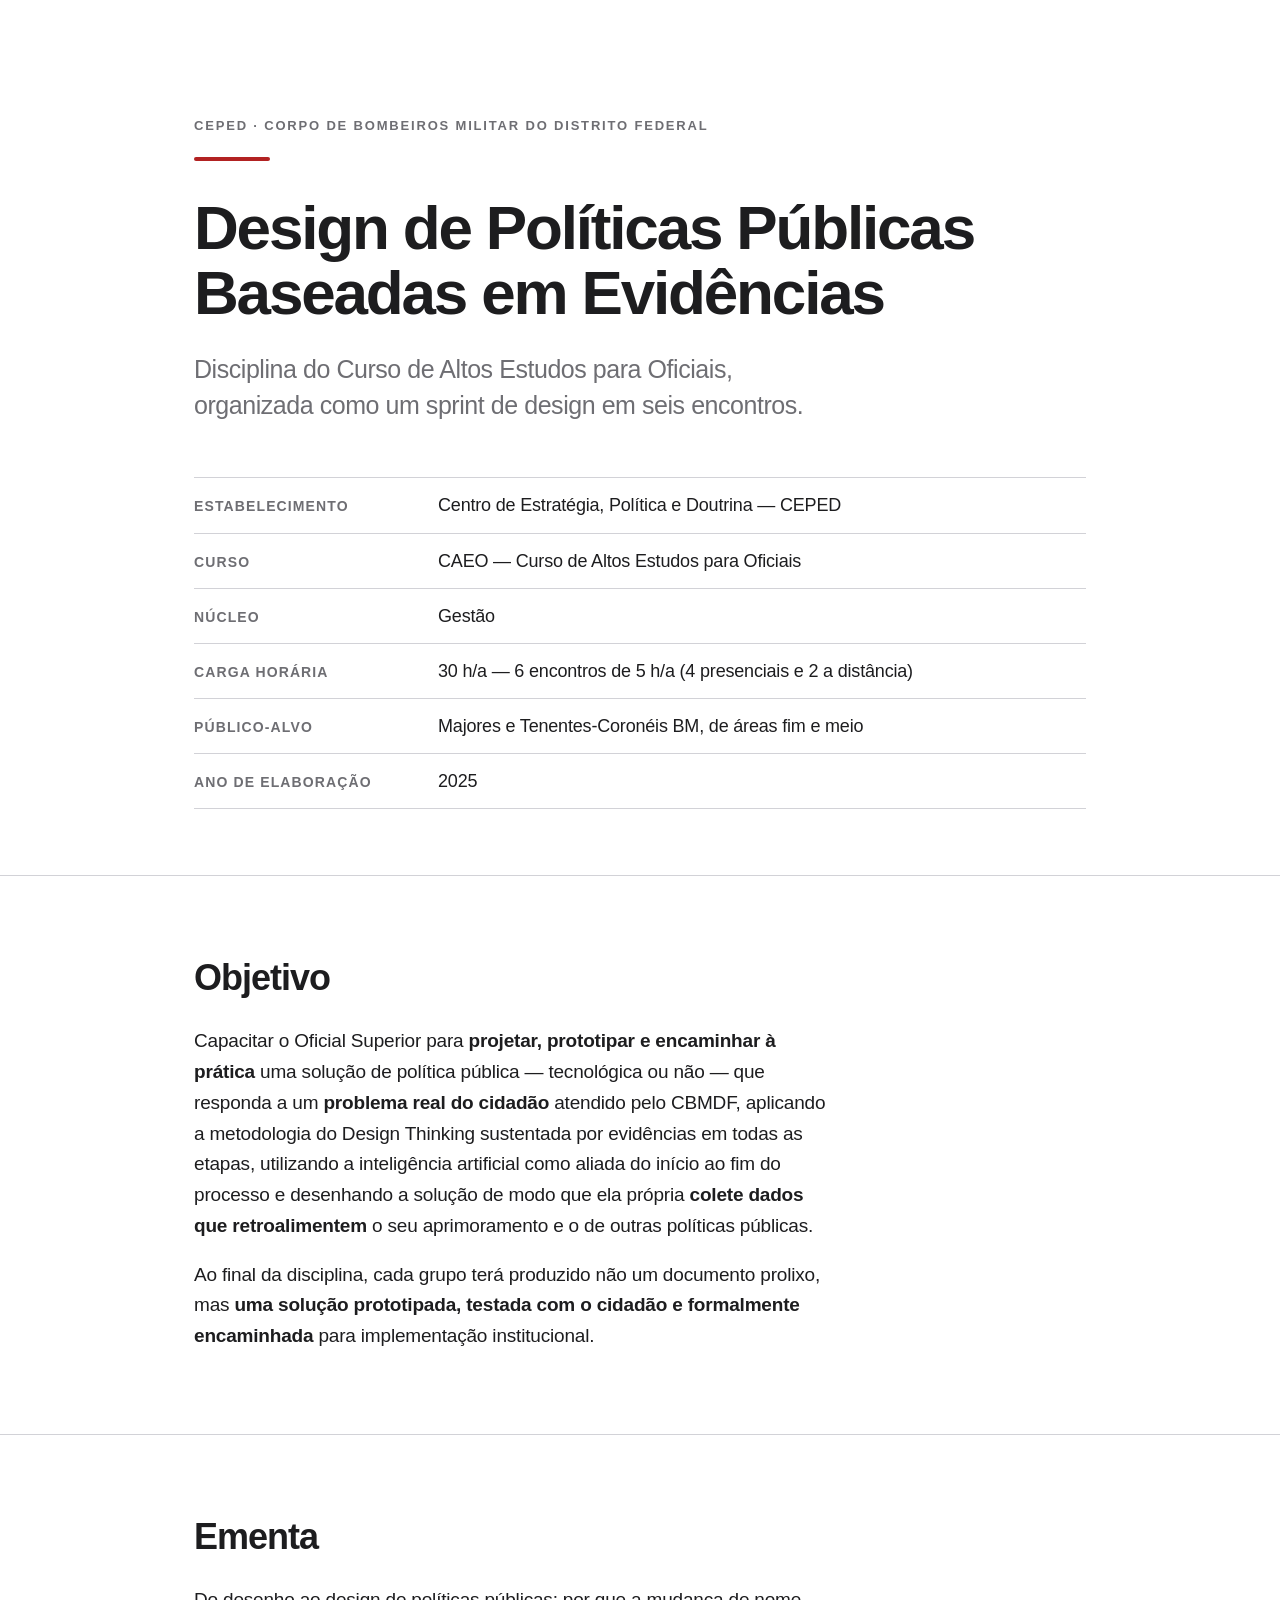
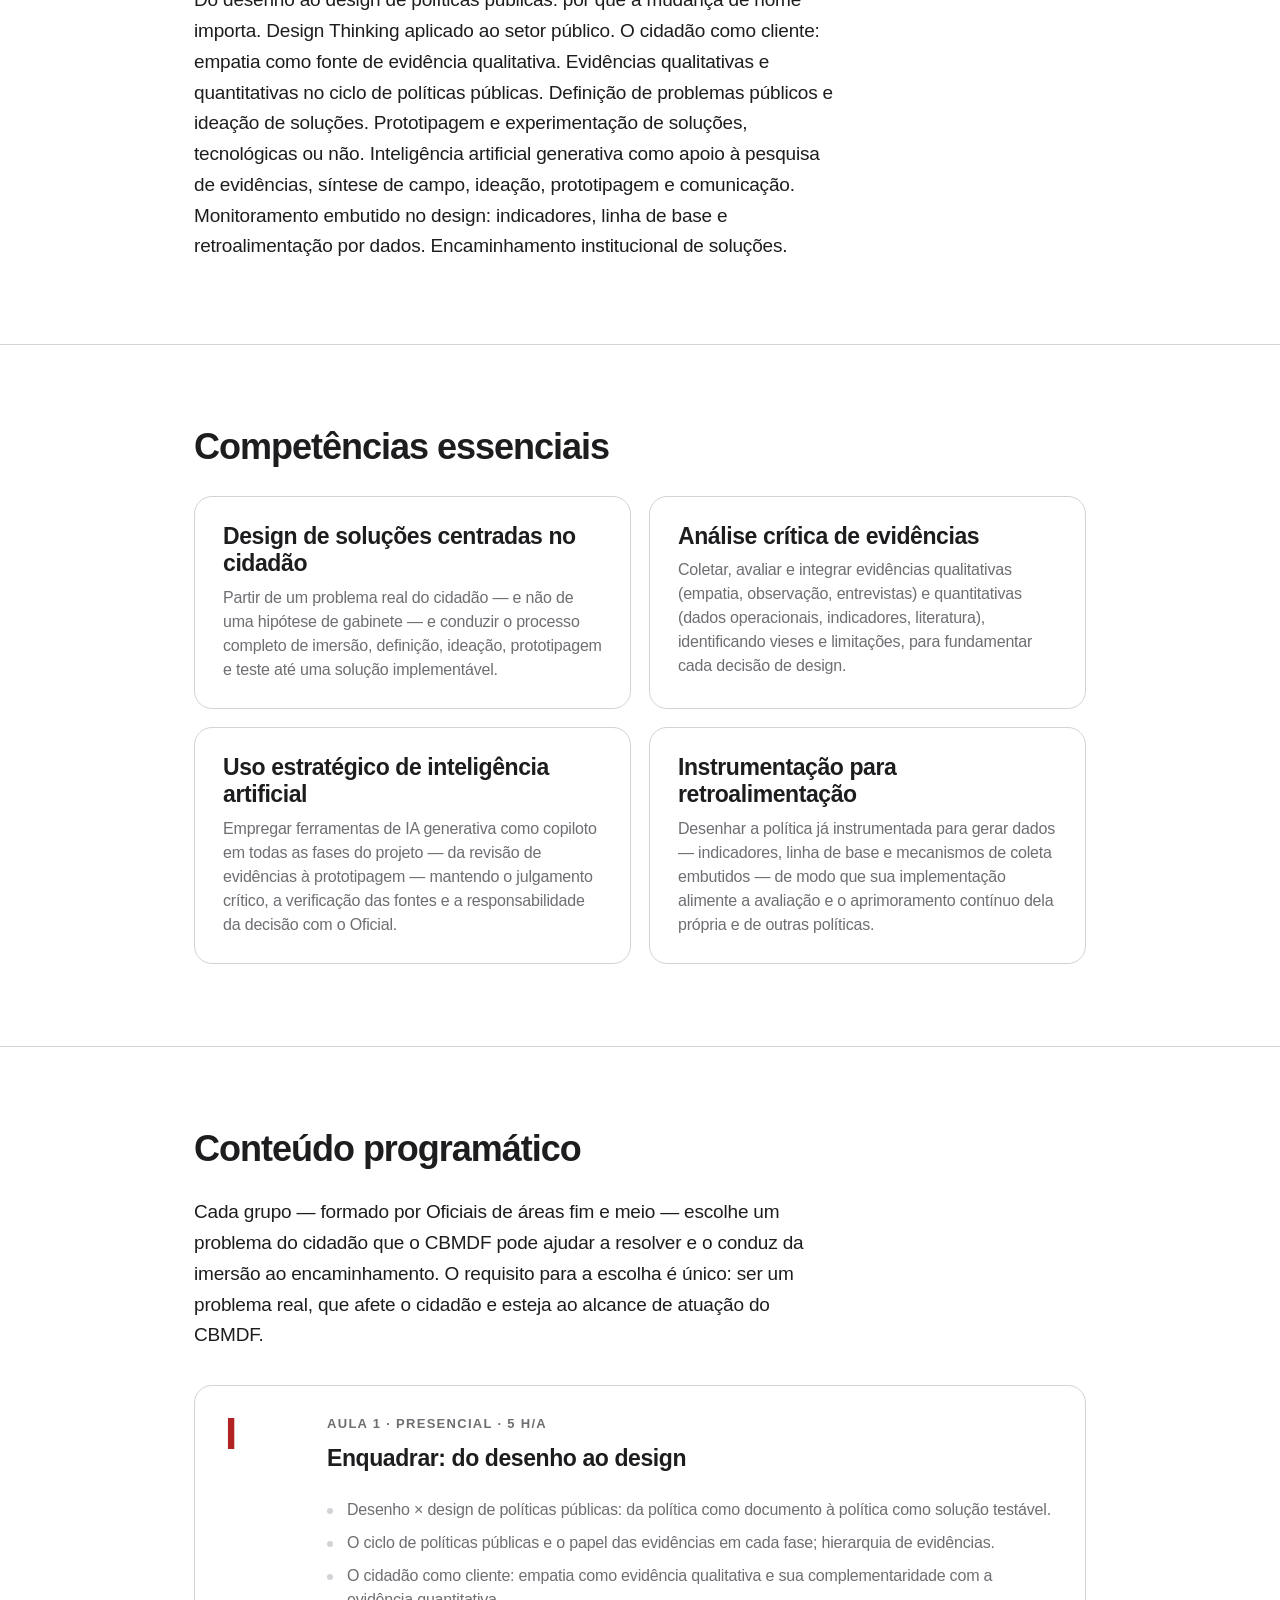
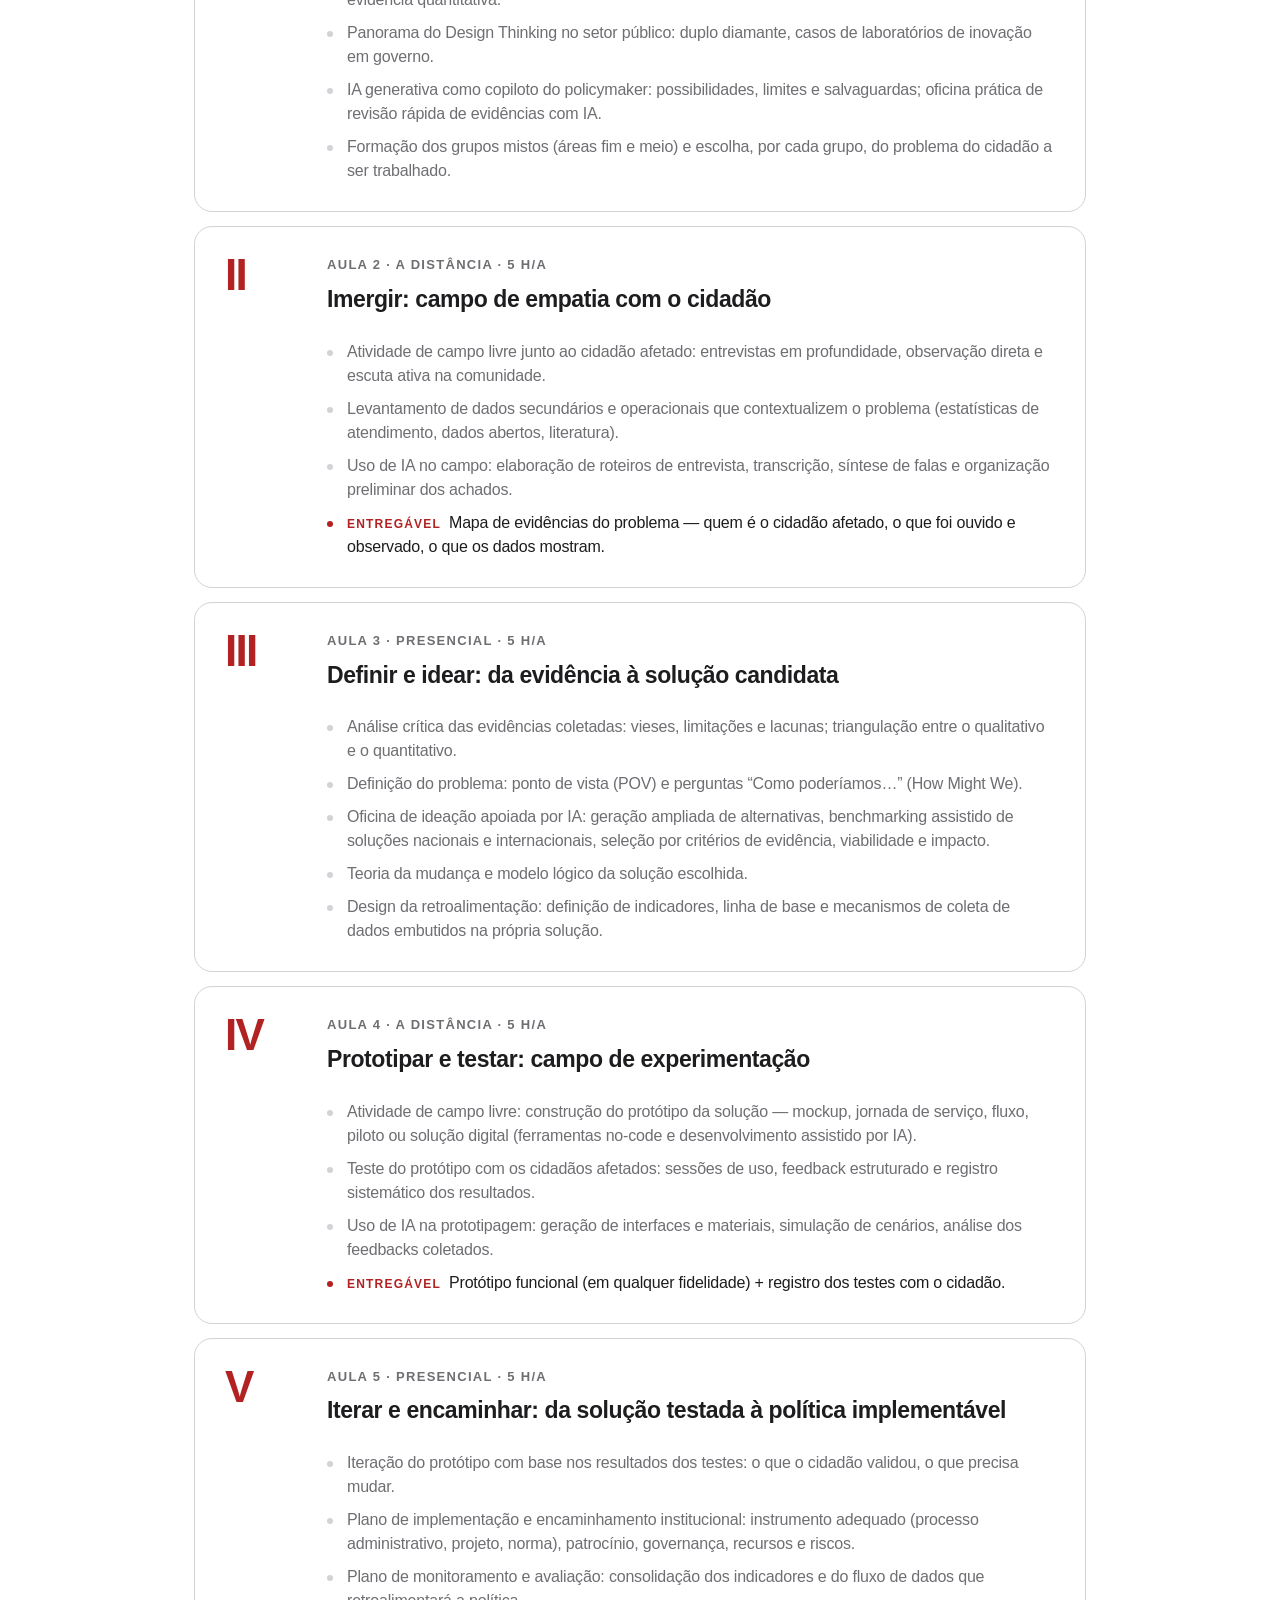
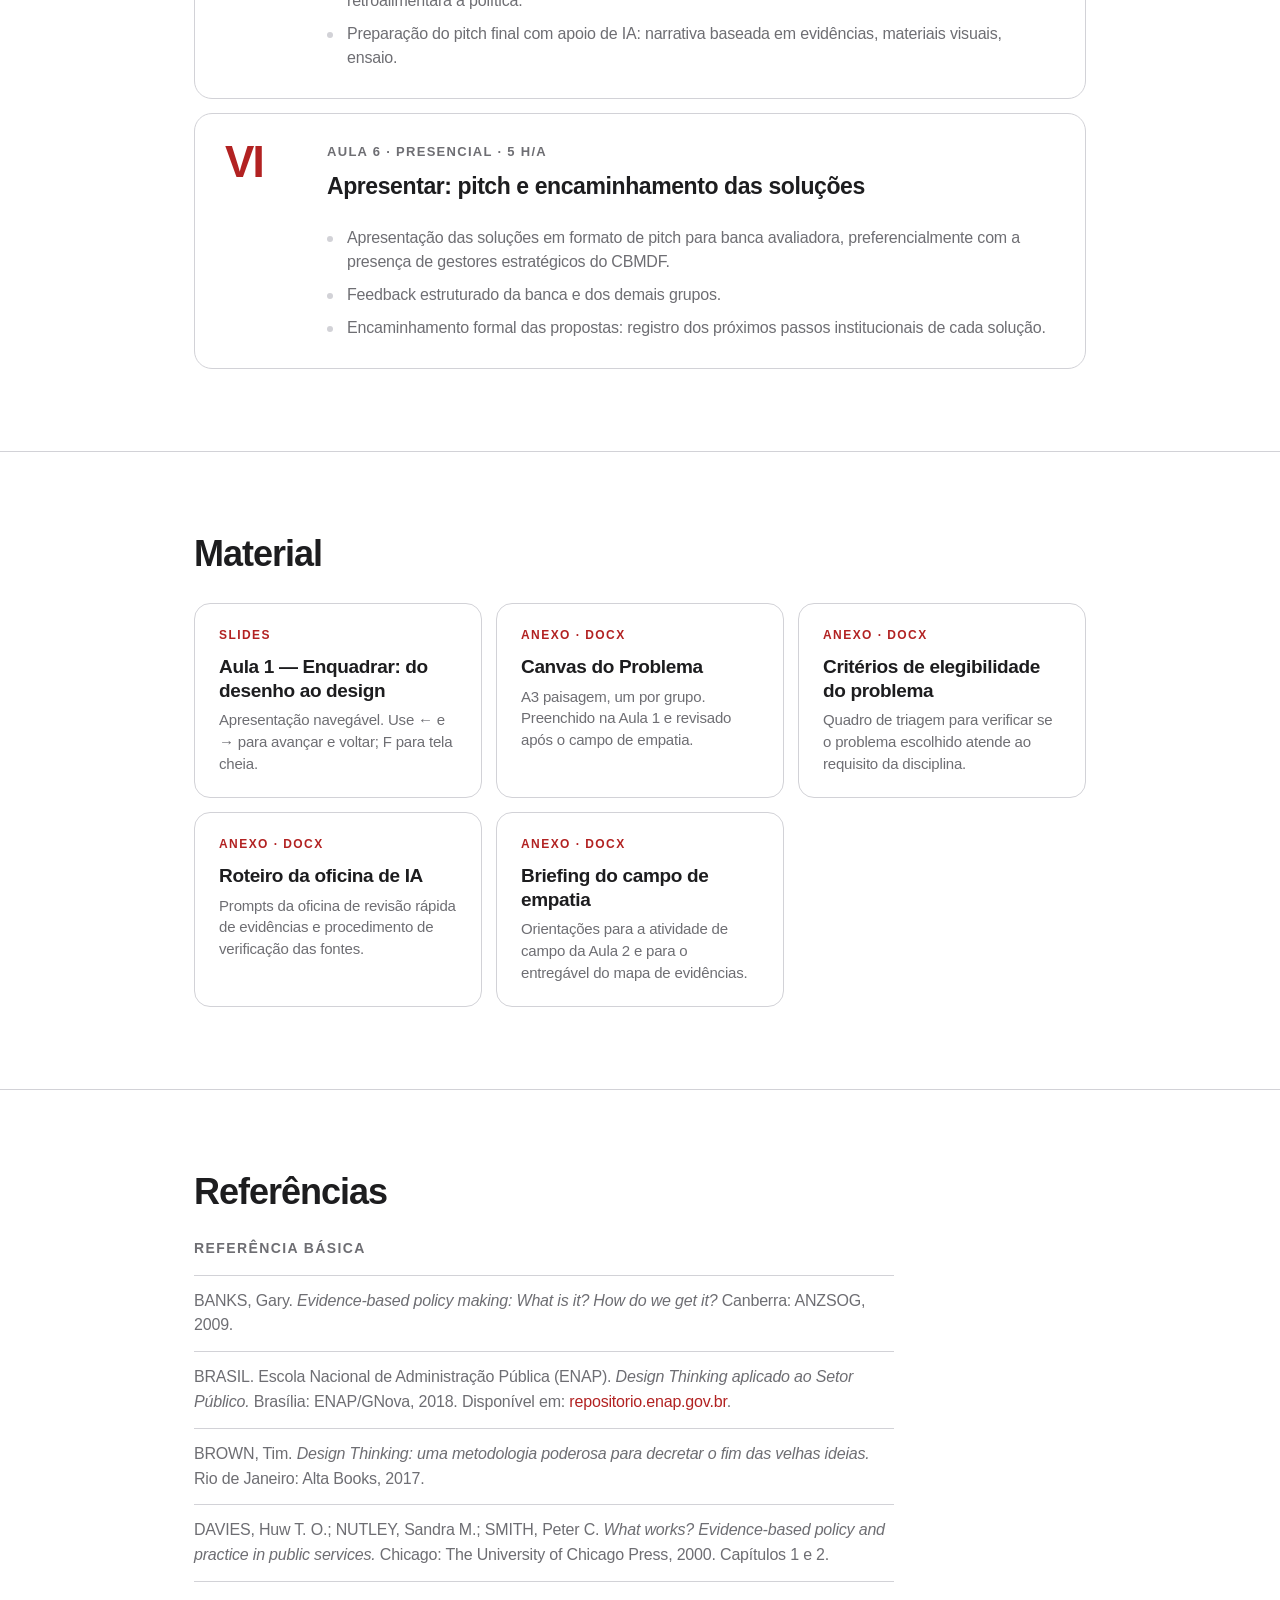
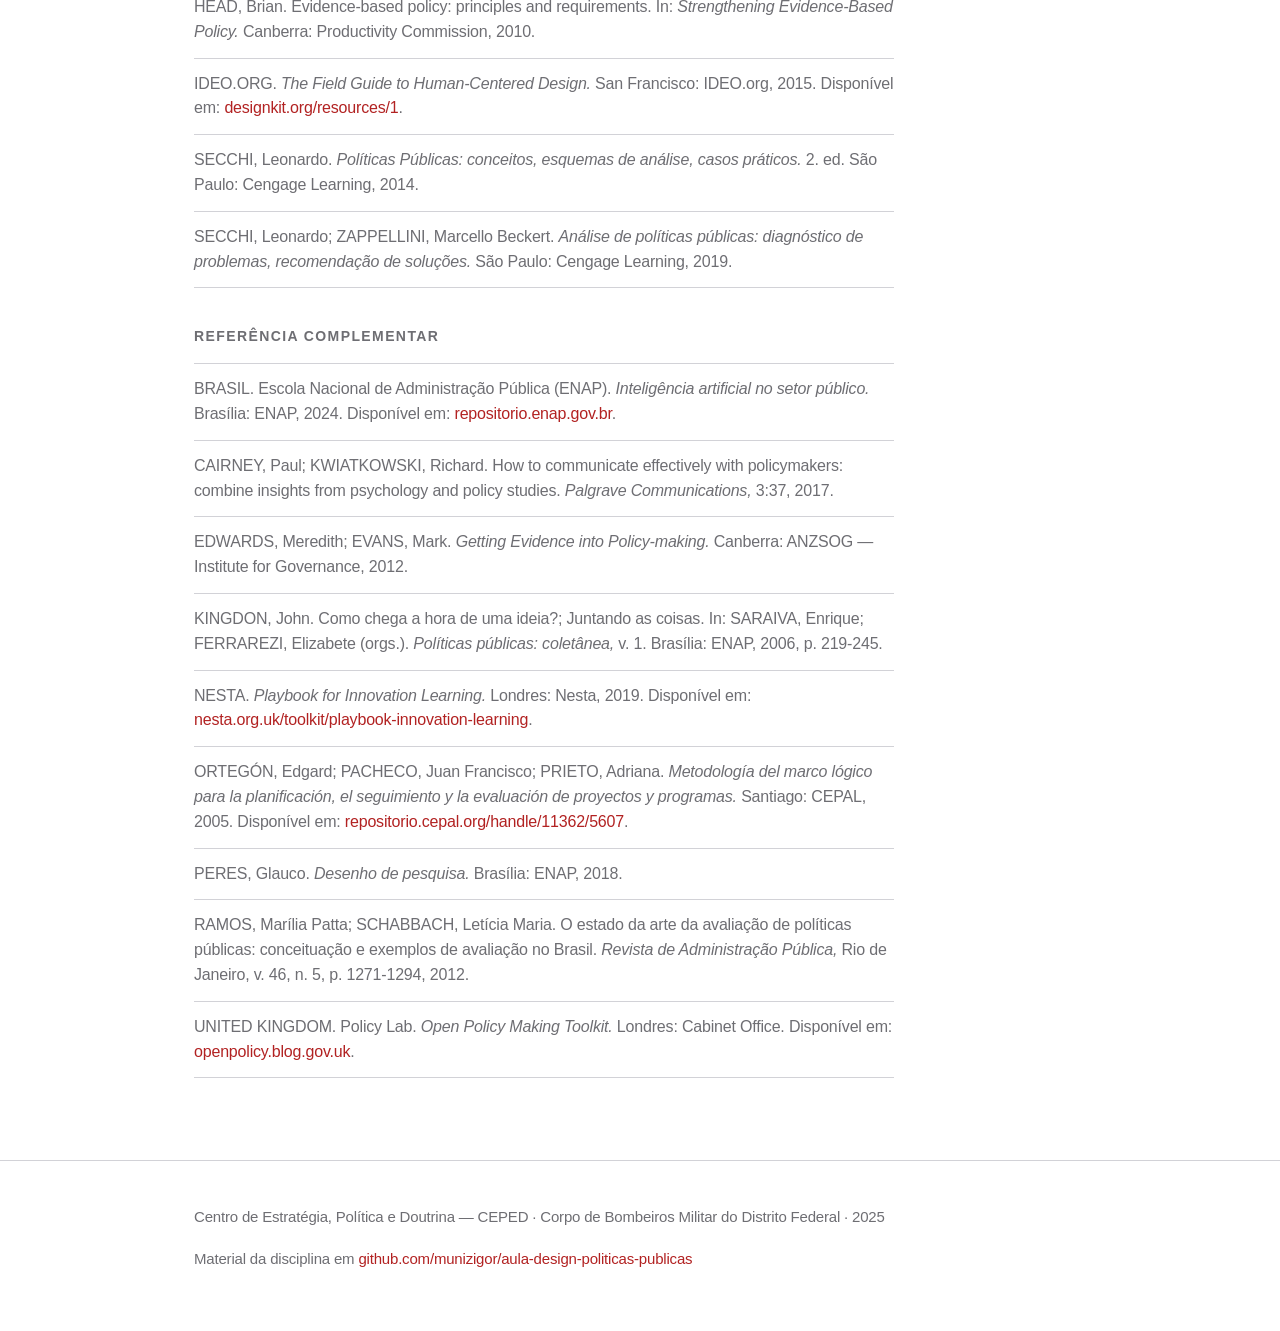
==== docs/index.html @ 9a07e2e9 "Add detailed lesson plan for "Design de Políticas Públicas Baseadas em Evidências" course" ====
<!doctype html>
<html lang="pt-BR">
<head>
<meta charset="UTF-8">
<meta name="viewport" content="width=device-width, initial-scale=1.0">
<title>Design de Políticas Públicas Baseadas em Evidências · CAEO · CEPED/CBMDF</title>
<meta name="description" content="Disciplina Design de Políticas Públicas Baseadas em Evidências — CAEO, Centro de Estratégia, Política e Doutrina (CEPED/CBMDF). Plano de ensino, conteúdo programático e material de apoio.">
<style>
  /* =========================================================
     Design de Políticas Públicas Baseadas em Evidências
     Página da disciplina. Autocontida: sem build, sem rede.
     Linguagem visual herdada do deck da disciplina.
     ========================================================= */

  :root {
    --accent: #b22222;        /* vermelho bombeiro — usado com parcimônia */
    --gold:   #c99700;
    --bg:     #ffffff;
    --ink:    #1d1d1f;
    --mute:   #6e6e73;
    --hair:   #d2d2d7;
    --chip:   #f5f5f7;
    --font: -apple-system, BlinkMacSystemFont, "SF Pro Display", "SF Pro Text",
            "Segoe UI Variable Display", "Segoe UI", Inter, Roboto,
            "Helvetica Neue", Arial, sans-serif;
  }

  /* Em fundo escuro o #b22222 fica ilegível.
     A mesma família de cor, clareada até passar no contraste. */
  @media (prefers-color-scheme: dark) {
    :root {
      --accent: #e2564d;
      --bg:     #000000;
      --ink:    #f5f5f7;
      --mute:   #98989d;
      --hair:   #333336;
      --chip:   #1c1c1e;
    }
  }

  * { box-sizing: border-box; }

  html { -webkit-text-size-adjust: 100%; scroll-behavior: smooth; }

  body {
    margin: 0;
    background: var(--bg);
    color: var(--ink);
    font-family: var(--font);
    font-size: 17px;
    line-height: 1.6;
    letter-spacing: -.011em;
    -webkit-font-smoothing: antialiased;
    -moz-osx-font-smoothing: grayscale;
    text-rendering: optimizeLegibility;
  }

  ::selection { background: var(--accent); color: #fff; }

  a { color: inherit; }

  /* ---------- estrutura ---------- */

  .wrap {
    max-width: 940px;
    margin: 0 auto;
    padding: 0 24px;
  }

  section {
    padding: clamp(44px, 7vw, 82px) 0;
    border-top: 1px solid var(--hair);
  }

  /* ---------- tipografia ---------- */

  .eyebrow {
    font-size: 13px;
    font-weight: 650;
    letter-spacing: .14em;
    text-transform: uppercase;
    color: var(--mute);
    margin: 0 0 20px;
  }

  .rule {
    width: 76px;
    height: 4px;
    background: var(--accent);
    border-radius: 2px;
    border: 0;
    margin: 0 0 32px;
  }

  h1 {
    font-size: clamp(34px, 7vw, 62px);
    line-height: 1.05;
    font-weight: 700;
    letter-spacing: -.035em;
    margin: 0;
    text-wrap: balance;
  }

  h2 {
    font-size: clamp(25px, 3.6vw, 36px);
    line-height: 1.12;
    font-weight: 700;
    letter-spacing: -.028em;
    margin: 0 0 28px;
    text-wrap: balance;
  }

  h3 {
    font-size: clamp(19px, 2.2vw, 23px);
    line-height: 1.2;
    font-weight: 620;
    letter-spacing: -.018em;
    margin: 0 0 8px;
  }

  p { margin: 0 0 18px; }
  p:last-child { margin-bottom: 0; }

  .lead {
    font-size: clamp(19px, 2.6vw, 25px);
    line-height: 1.45;
    color: var(--mute);
    letter-spacing: -.018em;
    max-width: 46ch;
    margin: 26px 0 0;
    text-wrap: pretty;
  }

  .prose { max-width: 68ch; }
  .prose p { font-size: clamp(17px, 1.9vw, 19px); line-height: 1.62; }

  strong { font-weight: 650; }

  /* ---------- capa ---------- */

  header.cover {
    padding: clamp(56px, 11vw, 116px) 0 clamp(40px, 6vw, 66px);
  }

  .cover .rule { margin-bottom: 34px; }

  /* ---------- pares chave/valor ---------- */

  .rows { margin-top: clamp(36px, 5vw, 54px); }

  .row {
    display: flex;
    flex-wrap: wrap;
    align-items: baseline;
    gap: 4px 24px;
    padding: 14px 0;
    border-bottom: 1px solid var(--hair);
  }
  .row:first-child { border-top: 1px solid var(--hair); }

  .row__key {
    flex: 0 0 220px;
    font-size: 14px;
    font-weight: 650;
    letter-spacing: .08em;
    text-transform: uppercase;
    color: var(--mute);
  }

  .row__val {
    flex: 1 1 260px;
    font-size: clamp(16px, 1.9vw, 18px);
    line-height: 1.45;
  }

  /* ---------- cartões ---------- */

  /* minmax largo o bastante para render 2 colunas na medida máxima:
     quatro competências em 2×2, sem cartão órfão na última linha. */
  .cards {
    display: grid;
    gap: 18px;
    grid-template-columns: repeat(auto-fit, minmax(min(340px, 100%), 1fr));
  }

  .card {
    border: 1px solid var(--hair);
    border-radius: 18px;
    padding: 26px 28px;
    background: var(--bg);
  }

  .card p {
    font-size: 16px;
    line-height: 1.5;
    color: var(--mute);
  }

  /* ---------- unidades ---------- */

  .units {
    display: flex;
    flex-direction: column;
    gap: 14px;
  }

  .unit {
    border: 1px solid var(--hair);
    border-radius: 18px;
    padding: 28px 30px;
    display: grid;
    grid-template-columns: 76px 1fr;
    gap: 4px 26px;
    align-items: start;
  }

  .unit__n {
    grid-row: span 2;
    font-size: 44px;
    line-height: .9;
    font-weight: 700;
    letter-spacing: -.04em;
    color: var(--accent);
    font-variant-numeric: tabular-nums;
  }

  .unit__meta {
    font-size: 13px;
    font-weight: 650;
    letter-spacing: .1em;
    text-transform: uppercase;
    color: var(--mute);
    margin: 0 0 10px;
  }

  .unit__list {
    margin: 14px 0 0;
    padding: 0;
    list-style: none;
  }

  .unit__list li {
    position: relative;
    padding-left: 20px;
    margin-bottom: 9px;
    font-size: 16px;
    line-height: 1.5;
    color: var(--mute);
  }
  .unit__list li:last-child { margin-bottom: 0; }

  .unit__list li::before {
    content: "";
    position: absolute;
    left: 0;
    top: .62em;
    width: 6px;
    height: 6px;
    border-radius: 50%;
    background: var(--hair);
  }

  .unit__list li.is-deliverable { color: var(--ink); }
  .unit__list li.is-deliverable::before { background: var(--accent); }

  .tag {
    display: inline-block;
    font-size: 12px;
    font-weight: 650;
    letter-spacing: .1em;
    text-transform: uppercase;
    color: var(--accent);
    margin-right: 8px;
  }

  /* ---------- material ---------- */

  .files {
    display: grid;
    gap: 14px;
    grid-template-columns: repeat(auto-fit, minmax(min(280px, 100%), 1fr));
    margin: 0;
    padding: 0;
    list-style: none;
  }

  /* o <li> é o filho da grade e recebe o stretch; sem isto o <a>
     não acompanha a altura da linha e os cartões ficam desalinhados. */
  .files > li { display: flex; }

  .file {
    flex: 1;
    min-height: 44px;
    border: 1px solid var(--hair);
    border-radius: 16px;
    padding: 22px 24px;
    text-decoration: none;
    background: var(--bg);
    transition: border-color .2s ease, background .2s ease;
  }

  .file:hover,
  .file:focus-visible {
    border-color: var(--accent);
    background: var(--chip);
  }

  .file__kind {
    display: block;
    font-size: 12px;
    font-weight: 650;
    letter-spacing: .12em;
    text-transform: uppercase;
    color: var(--accent);
    margin-bottom: 10px;
  }

  .file__name {
    display: block;
    font-size: 19px;
    font-weight: 620;
    letter-spacing: -.018em;
    line-height: 1.25;
  }

  .file__note {
    display: block;
    font-size: 15px;
    line-height: 1.45;
    color: var(--mute);
    margin-top: 7px;
  }

  /* ---------- referências ---------- */

  .refs-group + .refs-group { margin-top: 40px; }

  .refs-group h3 {
    font-size: 14px;
    font-weight: 650;
    letter-spacing: .1em;
    text-transform: uppercase;
    color: var(--mute);
    margin-bottom: 18px;
  }

  .refs {
    margin: 0;
    padding: 0;
    list-style: none;
    max-width: 74ch;
  }

  .refs li {
    font-size: 16px;
    line-height: 1.55;
    color: var(--mute);
    padding: 13px 0;
    border-bottom: 1px solid var(--hair);
  }
  .refs li:first-child { border-top: 1px solid var(--hair); }

  .refs cite { font-style: italic; }
  .refs a { color: var(--accent); text-decoration: none; overflow-wrap: anywhere; }
  .refs a:hover, .refs a:focus-visible { text-decoration: underline; }

  /* ---------- rodapé ---------- */

  footer {
    border-top: 1px solid var(--hair);
    padding: 44px 0 60px;
    font-size: 15px;
    line-height: 1.6;
    color: var(--mute);
  }

  footer a { color: var(--accent); text-decoration: none; }
  footer a:hover, footer a:focus-visible { text-decoration: underline; }

  :focus-visible {
    outline: 2px solid var(--accent);
    outline-offset: 3px;
    border-radius: 4px;
  }

  /* ---------- telas estreitas ---------- */

  @media (max-width: 760px) {
    .row__key { flex-basis: 100%; }
    .unit {
      grid-template-columns: 1fr;
      padding: 24px 22px;
    }
    .unit__n { grid-row: auto; font-size: 34px; margin-bottom: 10px; }
  }

  @media print {
    body { background: #fff; color: #000; }
    .file { break-inside: avoid; }
    .unit { break-inside: avoid; }
  }
</style>
</head>
<body>

<header class="cover">
  <div class="wrap">
    <p class="eyebrow">CEPED · Corpo de Bombeiros Militar do Distrito Federal</p>
    <hr class="rule">
    <h1>Design de Políticas Públicas Baseadas em Evidências</h1>
    <p class="lead">Disciplina do Curso de Altos Estudos para Oficiais, organizada como um sprint de design em seis encontros.</p>

    <div class="rows">
      <div class="row">
        <div class="row__key">Estabelecimento</div>
        <div class="row__val">Centro de Estratégia, Política e Doutrina — CEPED</div>
      </div>
      <div class="row">
        <div class="row__key">Curso</div>
        <div class="row__val">CAEO — Curso de Altos Estudos para Oficiais</div>
      </div>
      <div class="row">
        <div class="row__key">Núcleo</div>
        <div class="row__val">Gestão</div>
      </div>
      <div class="row">
        <div class="row__key">Carga horária</div>
        <div class="row__val">30 h/a — 6 encontros de 5 h/a (4 presenciais e 2 a distância)</div>
      </div>
      <div class="row">
        <div class="row__key">Público-alvo</div>
        <div class="row__val">Majores e Tenentes-Coronéis BM, de áreas fim e meio</div>
      </div>
      <div class="row">
        <div class="row__key">Ano de elaboração</div>
        <div class="row__val">2025</div>
      </div>
    </div>
  </div>
</header>

<section id="objetivo">
  <div class="wrap">
    <h2>Objetivo</h2>
    <div class="prose">
      <p>Capacitar o Oficial Superior para <strong>projetar, prototipar e encaminhar à prática</strong> uma solução de política pública — tecnológica ou não — que responda a um <strong>problema real do cidadão</strong> atendido pelo CBMDF, aplicando a metodologia do Design Thinking sustentada por evidências em todas as etapas, utilizando a inteligência artificial como aliada do início ao fim do processo e desenhando a solução de modo que ela própria <strong>colete dados que retroalimentem</strong> o seu aprimoramento e o de outras políticas públicas.</p>
      <p>Ao final da disciplina, cada grupo terá produzido não um documento prolixo, mas <strong>uma solução prototipada, testada com o cidadão e formalmente encaminhada</strong> para implementação institucional.</p>
    </div>
  </div>
</section>

<section id="ementa">
  <div class="wrap">
    <h2>Ementa</h2>
    <div class="prose">
      <p>Do desenho ao design de políticas públicas: por que a mudança de nome importa. Design Thinking aplicado ao setor público. O cidadão como cliente: empatia como fonte de evidência qualitativa. Evidências qualitativas e quantitativas no ciclo de políticas públicas. Definição de problemas públicos e ideação de soluções. Prototipagem e experimentação de soluções, tecnológicas ou não. Inteligência artificial generativa como apoio à pesquisa de evidências, síntese de campo, ideação, prototipagem e comunicação. Monitoramento embutido no design: indicadores, linha de base e retroalimentação por dados. Encaminhamento institucional de soluções.</p>
    </div>
  </div>
</section>

<section id="competencias">
  <div class="wrap">
    <h2>Competências essenciais</h2>
    <div class="cards">
      <article class="card">
        <h3>Design de soluções centradas no cidadão</h3>
        <p>Partir de um problema real do cidadão — e não de uma hipótese de gabinete — e conduzir o processo completo de imersão, definição, ideação, prototipagem e teste até uma solução implementável.</p>
      </article>
      <article class="card">
        <h3>Análise crítica de evidências</h3>
        <p>Coletar, avaliar e integrar evidências qualitativas (empatia, observação, entrevistas) e quantitativas (dados operacionais, indicadores, literatura), identificando vieses e limitações, para fundamentar cada decisão de design.</p>
      </article>
      <article class="card">
        <h3>Uso estratégico de inteligência artificial</h3>
        <p>Empregar ferramentas de IA generativa como copiloto em todas as fases do projeto — da revisão de evidências à prototipagem — mantendo o julgamento crítico, a verificação das fontes e a responsabilidade da decisão com o Oficial.</p>
      </article>
      <article class="card">
        <h3>Instrumentação para retroalimentação</h3>
        <p>Desenhar a política já instrumentada para gerar dados — indicadores, linha de base e mecanismos de coleta embutidos — de modo que sua implementação alimente a avaliação e o aprimoramento contínuo dela própria e de outras políticas.</p>
      </article>
    </div>
  </div>
</section>

<section id="conteudo">
  <div class="wrap">
    <h2>Conteúdo programático</h2>
    <div class="prose" style="margin-bottom: 34px;">
      <p>Cada grupo — formado por Oficiais de áreas fim e meio — escolhe um problema do cidadão que o CBMDF pode ajudar a resolver e o conduz da imersão ao encaminhamento. O requisito para a escolha é único: ser um problema real, que afete o cidadão e esteja ao alcance de atuação do CBMDF.</p>
    </div>

    <div class="units">

      <article class="unit">
        <div class="unit__n">I</div>
        <div>
          <p class="unit__meta">Aula 1 · Presencial · 5 h/a</p>
          <h3>Enquadrar: do desenho ao design</h3>
        </div>
        <ul class="unit__list">
          <li>Desenho × design de políticas públicas: da política como documento à política como solução testável.</li>
          <li>O ciclo de políticas públicas e o papel das evidências em cada fase; hierarquia de evidências.</li>
          <li>O cidadão como cliente: empatia como evidência qualitativa e sua complementaridade com a evidência quantitativa.</li>
          <li>Panorama do Design Thinking no setor público: duplo diamante, casos de laboratórios de inovação em governo.</li>
          <li>IA generativa como copiloto do policymaker: possibilidades, limites e salvaguardas; oficina prática de revisão rápida de evidências com IA.</li>
          <li>Formação dos grupos mistos (áreas fim e meio) e escolha, por cada grupo, do problema do cidadão a ser trabalhado.</li>
        </ul>
      </article>

      <article class="unit">
        <div class="unit__n">II</div>
        <div>
          <p class="unit__meta">Aula 2 · A distância · 5 h/a</p>
          <h3>Imergir: campo de empatia com o cidadão</h3>
        </div>
        <ul class="unit__list">
          <li>Atividade de campo livre junto ao cidadão afetado: entrevistas em profundidade, observação direta e escuta ativa na comunidade.</li>
          <li>Levantamento de dados secundários e operacionais que contextualizem o problema (estatísticas de atendimento, dados abertos, literatura).</li>
          <li>Uso de IA no campo: elaboração de roteiros de entrevista, transcrição, síntese de falas e organização preliminar dos achados.</li>
          <li class="is-deliverable"><span class="tag">Entregável</span>Mapa de evidências do problema — quem é o cidadão afetado, o que foi ouvido e observado, o que os dados mostram.</li>
        </ul>
      </article>

      <article class="unit">
        <div class="unit__n">III</div>
        <div>
          <p class="unit__meta">Aula 3 · Presencial · 5 h/a</p>
          <h3>Definir e idear: da evidência à solução candidata</h3>
        </div>
        <ul class="unit__list">
          <li>Análise crítica das evidências coletadas: vieses, limitações e lacunas; triangulação entre o qualitativo e o quantitativo.</li>
          <li>Definição do problema: ponto de vista (POV) e perguntas “Como poderíamos…” (How Might We).</li>
          <li>Oficina de ideação apoiada por IA: geração ampliada de alternativas, benchmarking assistido de soluções nacionais e internacionais, seleção por critérios de evidência, viabilidade e impacto.</li>
          <li>Teoria da mudança e modelo lógico da solução escolhida.</li>
          <li>Design da retroalimentação: definição de indicadores, linha de base e mecanismos de coleta de dados embutidos na própria solução.</li>
        </ul>
      </article>

      <article class="unit">
        <div class="unit__n">IV</div>
        <div>
          <p class="unit__meta">Aula 4 · A distância · 5 h/a</p>
          <h3>Prototipar e testar: campo de experimentação</h3>
        </div>
        <ul class="unit__list">
          <li>Atividade de campo livre: construção do protótipo da solução — mockup, jornada de serviço, fluxo, piloto ou solução digital (ferramentas no-code e desenvolvimento assistido por IA).</li>
          <li>Teste do protótipo com os cidadãos afetados: sessões de uso, feedback estruturado e registro sistemático dos resultados.</li>
          <li>Uso de IA na prototipagem: geração de interfaces e materiais, simulação de cenários, análise dos feedbacks coletados.</li>
          <li class="is-deliverable"><span class="tag">Entregável</span>Protótipo funcional (em qualquer fidelidade) + registro dos testes com o cidadão.</li>
        </ul>
      </article>

      <article class="unit">
        <div class="unit__n">V</div>
        <div>
          <p class="unit__meta">Aula 5 · Presencial · 5 h/a</p>
          <h3>Iterar e encaminhar: da solução testada à política implementável</h3>
        </div>
        <ul class="unit__list">
          <li>Iteração do protótipo com base nos resultados dos testes: o que o cidadão validou, o que precisa mudar.</li>
          <li>Plano de implementação e encaminhamento institucional: instrumento adequado (processo administrativo, projeto, norma), patrocínio, governança, recursos e riscos.</li>
          <li>Plano de monitoramento e avaliação: consolidação dos indicadores e do fluxo de dados que retroalimentará a política.</li>
          <li>Preparação do pitch final com apoio de IA: narrativa baseada em evidências, materiais visuais, ensaio.</li>
        </ul>
      </article>

      <article class="unit">
        <div class="unit__n">VI</div>
        <div>
          <p class="unit__meta">Aula 6 · Presencial · 5 h/a</p>
          <h3>Apresentar: pitch e encaminhamento das soluções</h3>
        </div>
        <ul class="unit__list">
          <li>Apresentação das soluções em formato de pitch para banca avaliadora, preferencialmente com a presença de gestores estratégicos do CBMDF.</li>
          <li>Feedback estruturado da banca e dos demais grupos.</li>
          <li>Encaminhamento formal das propostas: registro dos próximos passos institucionais de cada solução.</li>
        </ul>
      </article>

    </div>
  </div>
</section>

<section id="material">
  <div class="wrap">
    <h2>Material</h2>
    <ul class="files">
      <li>
        <a class="file" href="aula-01/">
          <span class="file__kind">Slides</span>
          <span class="file__name">Aula 1 — Enquadrar: do desenho ao design</span>
          <span class="file__note">Apresentação navegável. Use ← e → para avançar e voltar; F para tela cheia.</span>
        </a>
      </li>
      <li>
        <a class="file" href="anexos/canvas-do-problema.docx">
          <span class="file__kind">Anexo · DOCX</span>
          <span class="file__name">Canvas do Problema</span>
          <span class="file__note">A3 paisagem, um por grupo. Preenchido na Aula 1 e revisado após o campo de empatia.</span>
        </a>
      </li>
      <li>
        <a class="file" href="anexos/criterios-do-problema.docx">
          <span class="file__kind">Anexo · DOCX</span>
          <span class="file__name">Critérios de elegibilidade do problema</span>
          <span class="file__note">Quadro de triagem para verificar se o problema escolhido atende ao requisito da disciplina.</span>
        </a>
      </li>
      <li>
        <a class="file" href="anexos/oficina-ia-roteiro.docx">
          <span class="file__kind">Anexo · DOCX</span>
          <span class="file__name">Roteiro da oficina de IA</span>
          <span class="file__note">Prompts da oficina de revisão rápida de evidências e procedimento de verificação das fontes.</span>
        </a>
      </li>
      <li>
        <a class="file" href="anexos/briefing-campo-aula-2.docx">
          <span class="file__kind">Anexo · DOCX</span>
          <span class="file__name">Briefing do campo de empatia</span>
          <span class="file__note">Orientações para a atividade de campo da Aula 2 e para o entregável do mapa de evidências.</span>
        </a>
      </li>
    </ul>
  </div>
</section>

<section id="referencias">
  <div class="wrap">
    <h2>Referências</h2>

    <div class="refs-group">
      <h3>Referência básica</h3>
      <ul class="refs">
        <li>BANKS, Gary. <cite>Evidence-based policy making: What is it? How do we get it?</cite> Canberra: ANZSOG, 2009.</li>
        <li>BRASIL. Escola Nacional de Administração Pública (ENAP). <cite>Design Thinking aplicado ao Setor Público.</cite> Brasília: ENAP/GNova, 2018. Disponível em: <a href="https://repositorio.enap.gov.br/" rel="noopener">repositorio.enap.gov.br</a>.</li>
        <li>BROWN, Tim. <cite>Design Thinking: uma metodologia poderosa para decretar o fim das velhas ideias.</cite> Rio de Janeiro: Alta Books, 2017.</li>
        <li>DAVIES, Huw T. O.; NUTLEY, Sandra M.; SMITH, Peter C. <cite>What works? Evidence-based policy and practice in public services.</cite> Chicago: The University of Chicago Press, 2000. Capítulos 1 e 2.</li>
        <li>HEAD, Brian. Evidence-based policy: principles and requirements. In: <cite>Strengthening Evidence-Based Policy.</cite> Canberra: Productivity Commission, 2010.</li>
        <li>IDEO.ORG. <cite>The Field Guide to Human-Centered Design.</cite> San Francisco: IDEO.org, 2015. Disponível em: <a href="https://www.designkit.org/resources/1" rel="noopener">designkit.org/resources/1</a>.</li>
        <li>SECCHI, Leonardo. <cite>Políticas Públicas: conceitos, esquemas de análise, casos práticos.</cite> 2. ed. São Paulo: Cengage Learning, 2014.</li>
        <li>SECCHI, Leonardo; ZAPPELLINI, Marcello Beckert. <cite>Análise de políticas públicas: diagnóstico de problemas, recomendação de soluções.</cite> São Paulo: Cengage Learning, 2019.</li>
      </ul>
    </div>

    <div class="refs-group">
      <h3>Referência complementar</h3>
      <ul class="refs">
        <li>BRASIL. Escola Nacional de Administração Pública (ENAP). <cite>Inteligência artificial no setor público.</cite> Brasília: ENAP, 2024. Disponível em: <a href="https://repositorio.enap.gov.br/" rel="noopener">repositorio.enap.gov.br</a>.</li>
        <li>CAIRNEY, Paul; KWIATKOWSKI, Richard. How to communicate effectively with policymakers: combine insights from psychology and policy studies. <cite>Palgrave Communications,</cite> 3:37, 2017.</li>
        <li>EDWARDS, Meredith; EVANS, Mark. <cite>Getting Evidence into Policy-making.</cite> Canberra: ANZSOG — Institute for Governance, 2012.</li>
        <li>KINGDON, John. Como chega a hora de uma ideia?; Juntando as coisas. In: SARAIVA, Enrique; FERRAREZI, Elizabete (orgs.). <cite>Políticas públicas: coletânea,</cite> v. 1. Brasília: ENAP, 2006, p. 219-245.</li>
        <li>NESTA. <cite>Playbook for Innovation Learning.</cite> Londres: Nesta, 2019. Disponível em: <a href="https://www.nesta.org.uk/toolkit/playbook-innovation-learning/" rel="noopener">nesta.org.uk/toolkit/playbook-innovation-learning</a>.</li>
        <li>ORTEGÓN, Edgard; PACHECO, Juan Francisco; PRIETO, Adriana. <cite>Metodología del marco lógico para la planificación, el seguimiento y la evaluación de proyectos y programas.</cite> Santiago: CEPAL, 2005. Disponível em: <a href="https://repositorio.cepal.org/handle/11362/5607" rel="noopener">repositorio.cepal.org/handle/11362/5607</a>.</li>
        <li>PERES, Glauco. <cite>Desenho de pesquisa.</cite> Brasília: ENAP, 2018.</li>
        <li>RAMOS, Marília Patta; SCHABBACH, Letícia Maria. O estado da arte da avaliação de políticas públicas: conceituação e exemplos de avaliação no Brasil. <cite>Revista de Administração Pública,</cite> Rio de Janeiro, v. 46, n. 5, p. 1271-1294, 2012.</li>
        <li>UNITED KINGDOM. Policy Lab. <cite>Open Policy Making Toolkit.</cite> Londres: Cabinet Office. Disponível em: <a href="https://openpolicy.blog.gov.uk/" rel="noopener">openpolicy.blog.gov.uk</a>.</li>
      </ul>
    </div>
  </div>
</section>

<footer>
  <div class="wrap">
    <p>Centro de Estratégia, Política e Doutrina — CEPED · Corpo de Bombeiros Militar do Distrito Federal · 2025</p>
    <p>Material da disciplina em <a href="https://github.com/munizigor/aula-design-politicas-publicas" rel="noopener">github.com/munizigor/aula-design-politicas-publicas</a></p>
  </div>
</footer>

</body>
</html>
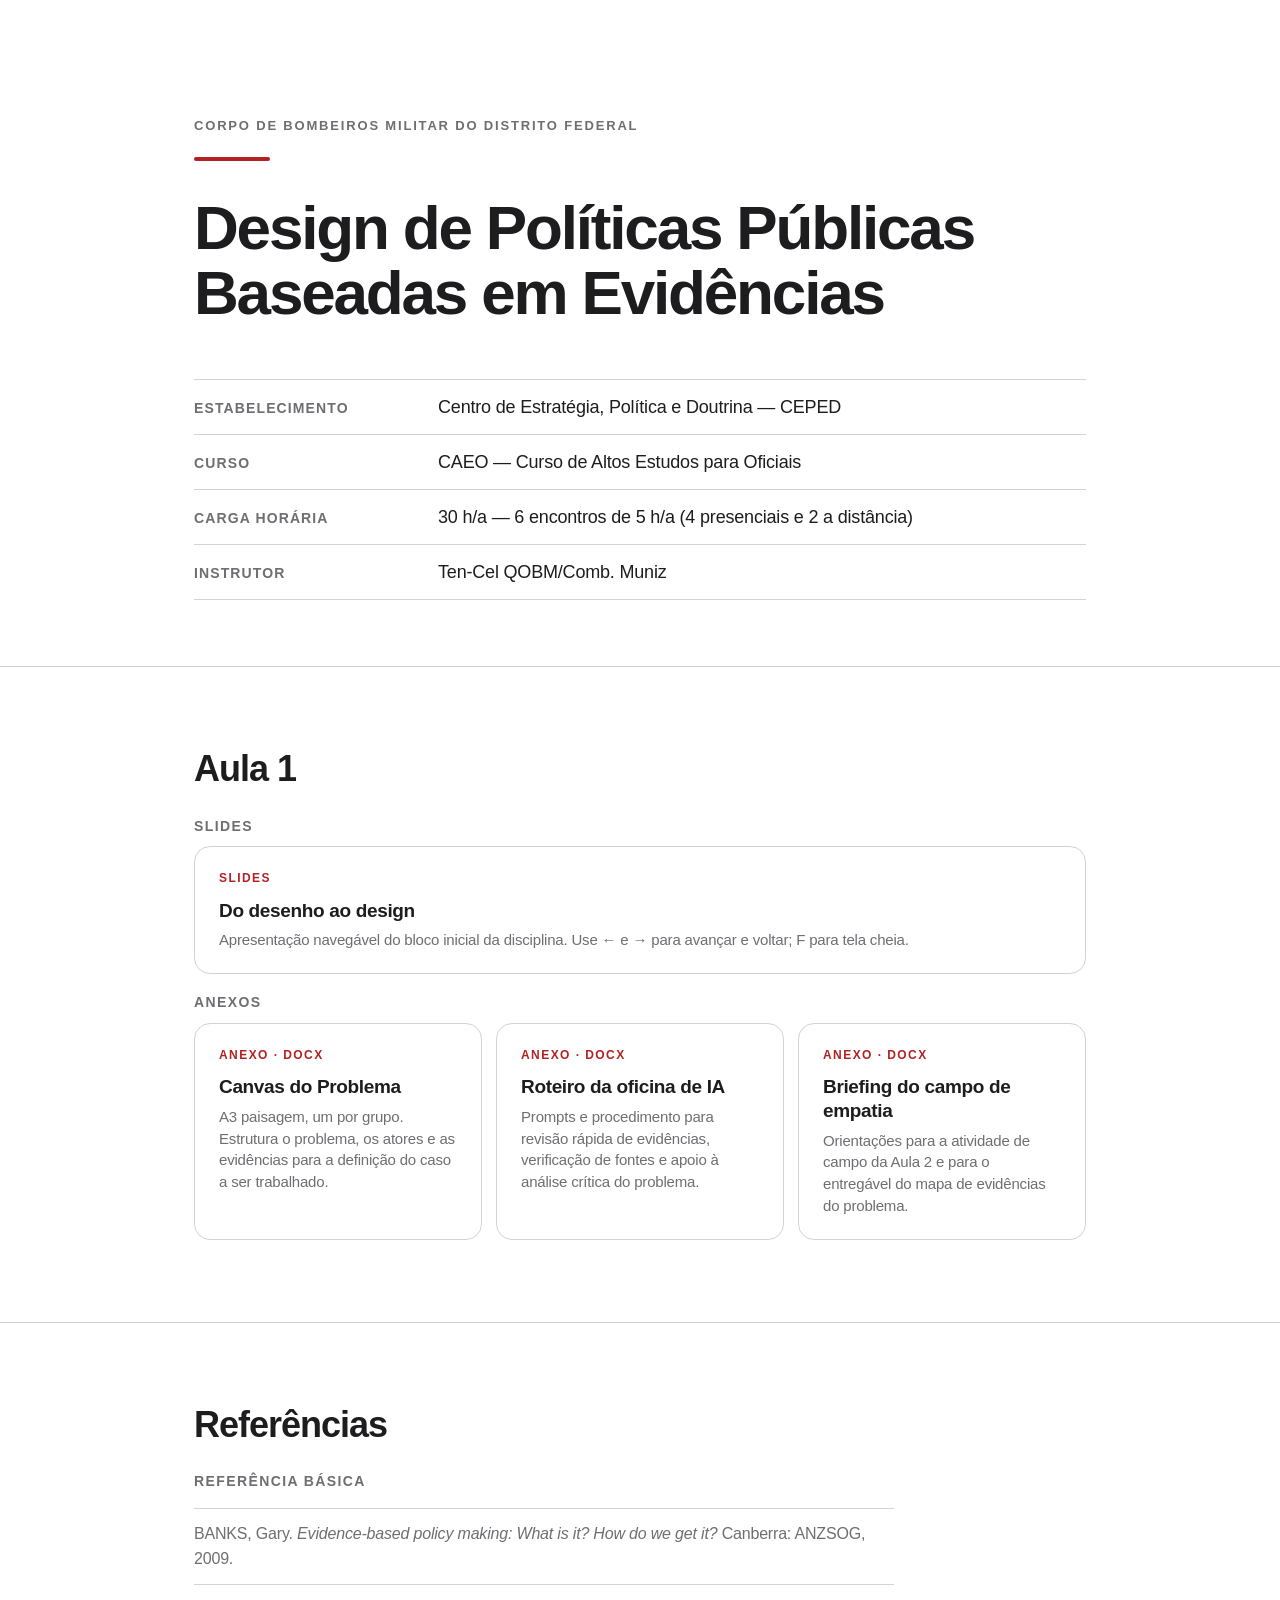
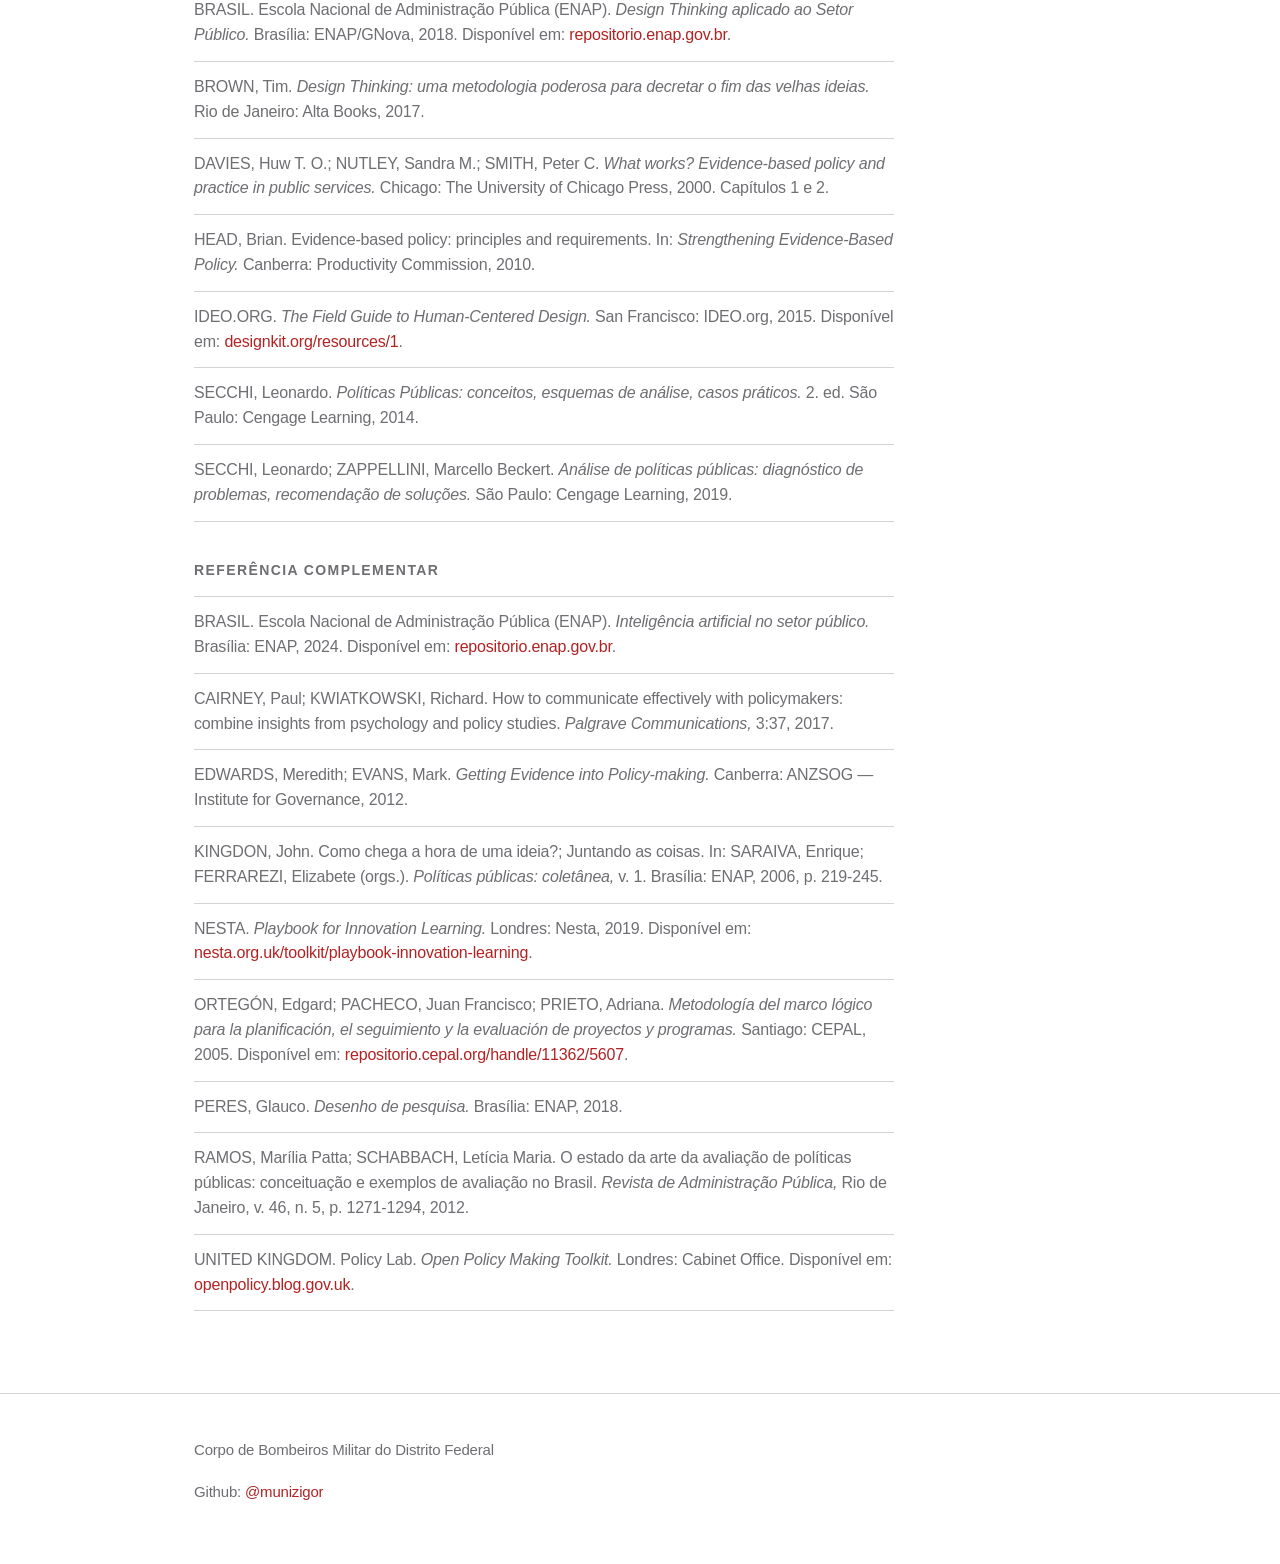
==== commit 1574cfea: "feat: update course header and material section for clarity and organization" ====
--- a/docs/index.html
+++ b/docs/index.html
@@ -405,10 +405,10 @@
 
 <header class="cover">
   <div class="wrap">
-    <p class="eyebrow">CEPED · Corpo de Bombeiros Militar do Distrito Federal</p>
+    <p class="eyebrow">Corpo de Bombeiros Militar do Distrito Federal</p>
     <hr class="rule">
     <h1>Design de Políticas Públicas Baseadas em Evidências</h1>
-    <p class="lead">Disciplina do Curso de Altos Estudos para Oficiais, organizada como um sprint de design em seis encontros.</p>
+    <!-- <p class="lead">Disciplina do Curso de Altos Estudos para Oficiais, organizada como um sprint de design em seis encontros.</p> -->
 
     <div class="rows">
       <div class="row">
@@ -419,27 +419,27 @@
         <div class="row__key">Curso</div>
         <div class="row__val">CAEO — Curso de Altos Estudos para Oficiais</div>
       </div>
-      <div class="row">
+      <!-- <div class="row">
         <div class="row__key">Núcleo</div>
         <div class="row__val">Gestão</div>
-      </div>
+      </div> -->
       <div class="row">
         <div class="row__key">Carga horária</div>
         <div class="row__val">30 h/a — 6 encontros de 5 h/a (4 presenciais e 2 a distância)</div>
       </div>
       <div class="row">
-        <div class="row__key">Público-alvo</div>
-        <div class="row__val">Majores e Tenentes-Coronéis BM, de áreas fim e meio</div>
+        <div class="row__key">Instrutor</div>
+        <div class="row__val">Ten-Cel QOBM/Comb. Muniz</div>
       </div>
-      <div class="row">
+      <!-- <div class="row">
         <div class="row__key">Ano de elaboração</div>
         <div class="row__val">2025</div>
-      </div>
+      </div> -->
     </div>
   </div>
 </header>
 
-<section id="objetivo">
+<!-- <section id="objetivo">
   <div class="wrap">
     <h2>Objetivo</h2>
     <div class="prose">
@@ -579,48 +579,51 @@
 
     </div>
   </div>
-</section>
+</section> -->
 
 <section id="material">
   <div class="wrap">
-    <h2>Material</h2>
-    <ul class="files">
-      <li>
-        <a class="file" href="aula-01/">
-          <span class="file__kind">Slides</span>
-          <span class="file__name">Aula 1 — Enquadrar: do desenho ao design</span>
-          <span class="file__note">Apresentação navegável. Use ← e → para avançar e voltar; F para tela cheia.</span>
-        </a>
-      </li>
-      <li>
-        <a class="file" href="anexos/canvas-do-problema.docx">
-          <span class="file__kind">Anexo · DOCX</span>
-          <span class="file__name">Canvas do Problema</span>
-          <span class="file__note">A3 paisagem, um por grupo. Preenchido na Aula 1 e revisado após o campo de empatia.</span>
-        </a>
-      </li>
-      <li>
-        <a class="file" href="anexos/criterios-do-problema.docx">
-          <span class="file__kind">Anexo · DOCX</span>
-          <span class="file__name">Critérios de elegibilidade do problema</span>
-          <span class="file__note">Quadro de triagem para verificar se o problema escolhido atende ao requisito da disciplina.</span>
-        </a>
-      </li>
-      <li>
-        <a class="file" href="anexos/oficina-ia-roteiro.docx">
-          <span class="file__kind">Anexo · DOCX</span>
-          <span class="file__name">Roteiro da oficina de IA</span>
-          <span class="file__note">Prompts da oficina de revisão rápida de evidências e procedimento de verificação das fontes.</span>
-        </a>
-      </li>
-      <li>
-        <a class="file" href="anexos/briefing-campo-aula-2.docx">
-          <span class="file__kind">Anexo · DOCX</span>
-          <span class="file__name">Briefing do campo de empatia</span>
-          <span class="file__note">Orientações para a atividade de campo da Aula 2 e para o entregável do mapa de evidências.</span>
-        </a>
-      </li>
-    </ul>
+    <h2>Aula 1</h2>
+
+    <div class="refs-group" style="margin-top:12px; margin-bottom:20px;">
+      <h3 style="margin-bottom:12px;">Slides</h3>
+      <ul class="files">
+        <li>
+          <a class="file" href="aula-01/index.html">
+            <span class="file__kind">Slides</span>
+            <span class="file__name">Do desenho ao design</span>
+            <span class="file__note">Apresentação navegável do bloco inicial da disciplina. Use ← e → para avançar e voltar; F para tela cheia.</span>
+          </a>
+        </li>
+      </ul>
+    </div>
+
+    <div class="refs-group" style="margin-top:8px; margin-bottom:0;">
+      <h3 style="margin-bottom:12px;">Anexos</h3>
+      <ul class="files">
+        <li>
+          <a class="file" href="anexos/canvas-do-problema.docx">
+            <span class="file__kind">Anexo · DOCX</span>
+            <span class="file__name">Canvas do Problema</span>
+            <span class="file__note">A3 paisagem, um por grupo. Estrutura o problema, os atores e as evidências para a definição do caso a ser trabalhado.</span>
+          </a>
+        </li>
+        <li>
+          <a class="file" href="anexos/oficina-ia-roteiro.docx">
+            <span class="file__kind">Anexo · DOCX</span>
+            <span class="file__name">Roteiro da oficina de IA</span>
+            <span class="file__note">Prompts e procedimento para revisão rápida de evidências, verificação de fontes e apoio à análise crítica do problema.</span>
+          </a>
+        </li>
+        <li>
+          <a class="file" href="anexos/briefing-campo-aula-2.docx">
+            <span class="file__kind">Anexo · DOCX</span>
+            <span class="file__name">Briefing do campo de empatia</span>
+            <span class="file__note">Orientações para a atividade de campo da Aula 2 e para o entregável do mapa de evidências do problema.</span>
+          </a>
+        </li>
+      </ul>
+    </div>
   </div>
 </section>
 
@@ -661,8 +664,8 @@
 
 <footer>
   <div class="wrap">
-    <p>Centro de Estratégia, Política e Doutrina — CEPED · Corpo de Bombeiros Militar do Distrito Federal · 2025</p>
-    <p>Material da disciplina em <a href="https://github.com/munizigor/aula-design-politicas-publicas" rel="noopener">github.com/munizigor/aula-design-politicas-publicas</a></p>
+    <p>Corpo de Bombeiros Militar do Distrito Federal</p>
+    <p>Github: <a href="https://github.com/munizigor" rel="noopener">@munizigor</a></p>
   </div>
 </footer>
 
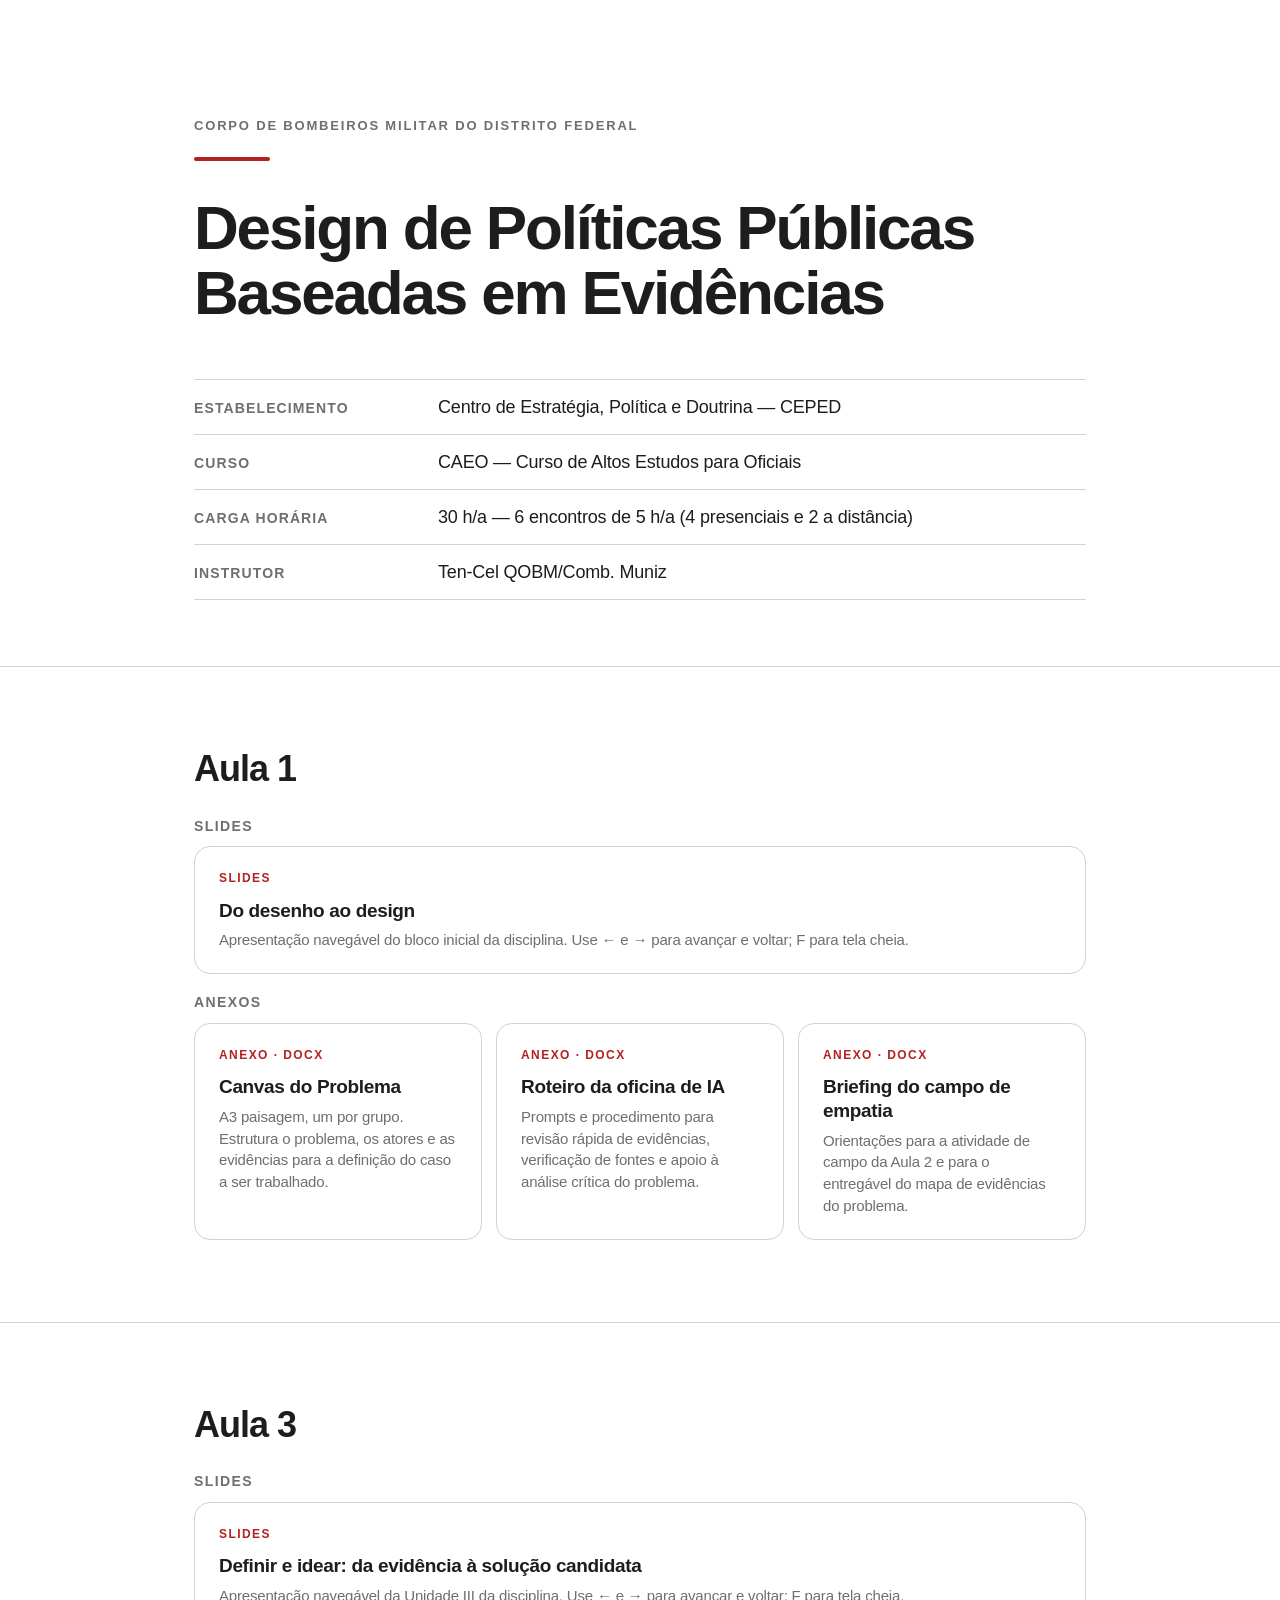
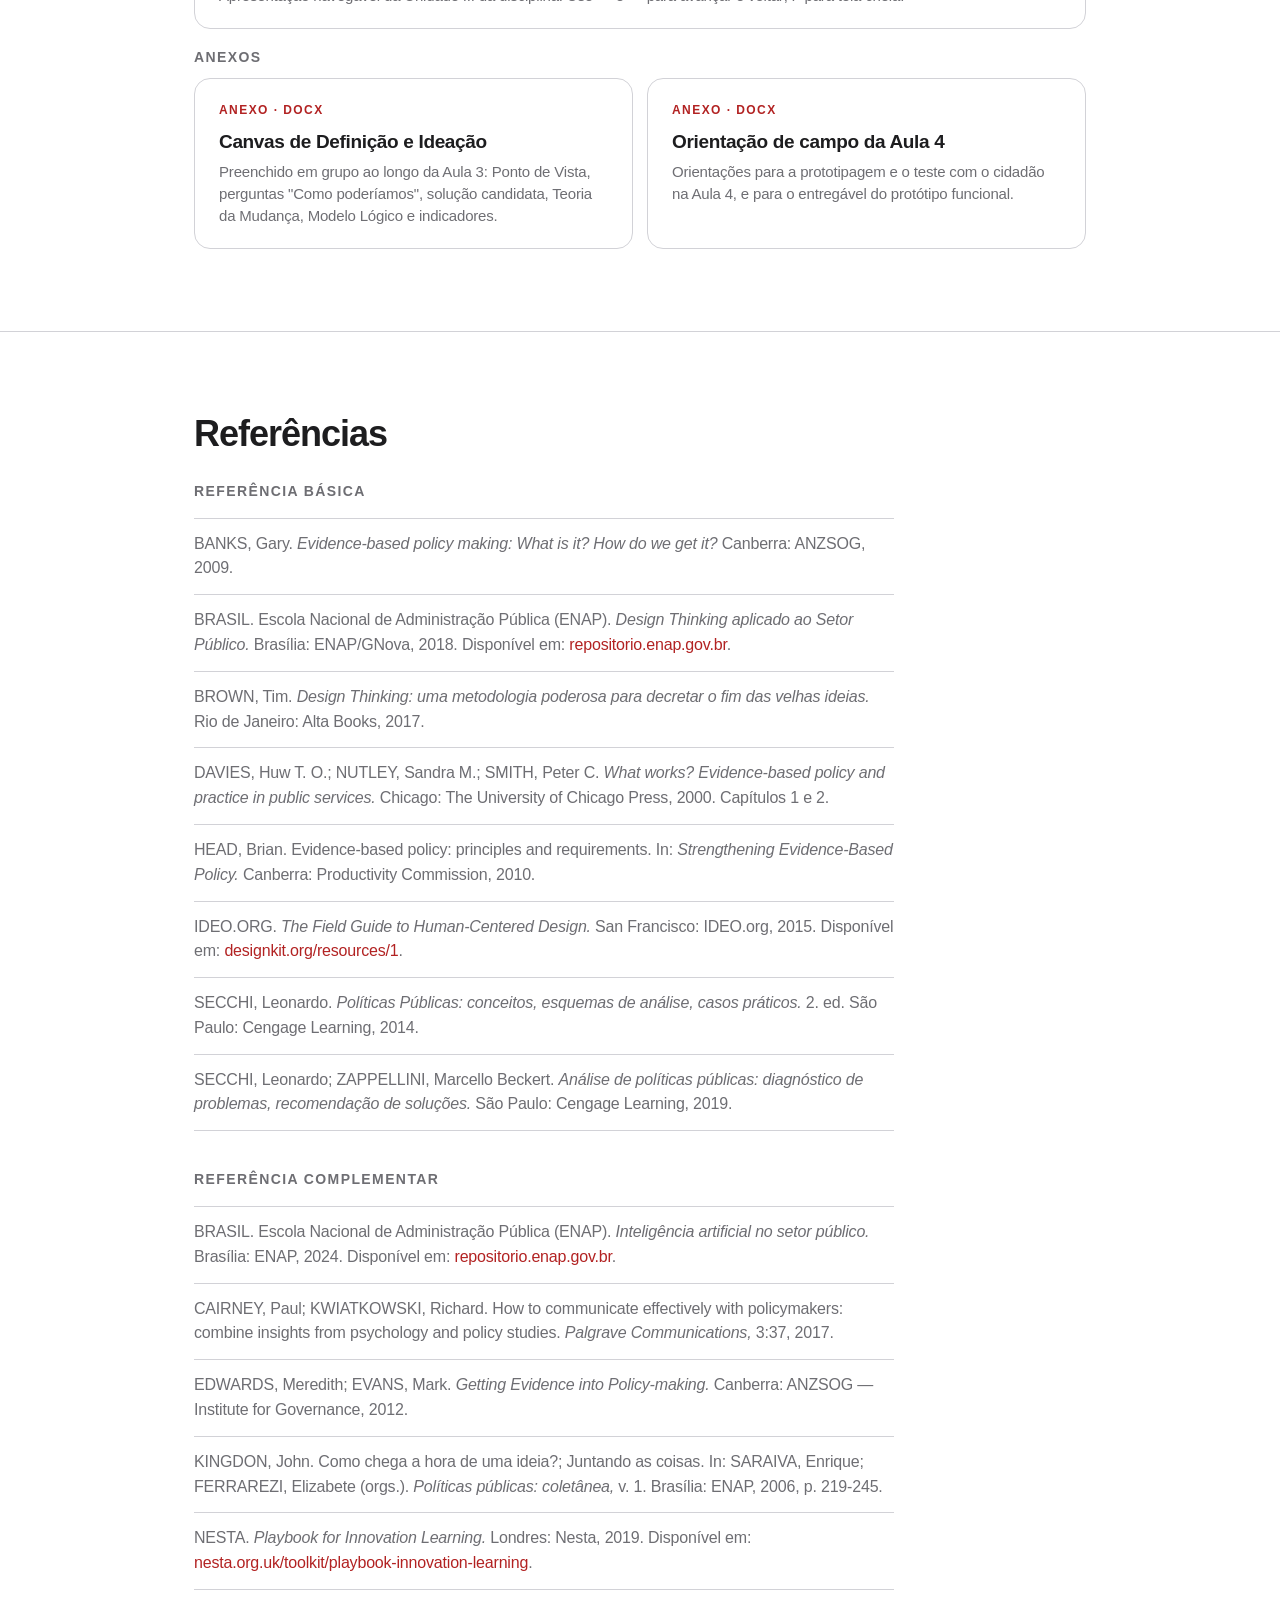
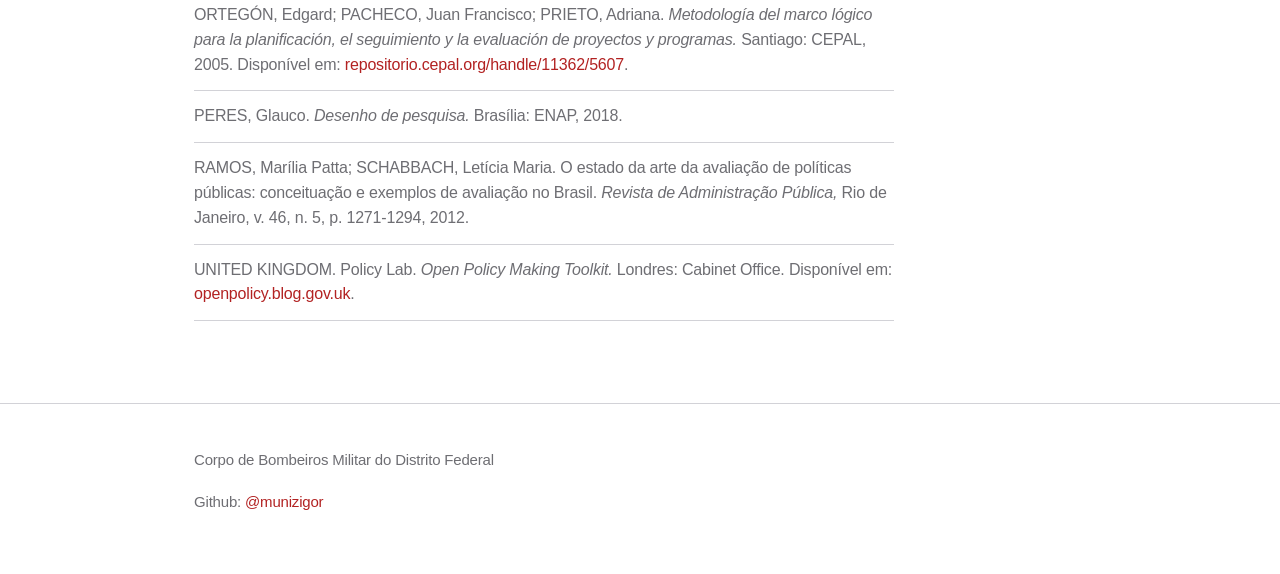
==== commit 51dba880: "Add detailed lesson plan for Aula 3 on defining and ideating public policy solutions; include object" ====
--- a/docs/index.html
+++ b/docs/index.html
@@ -627,6 +627,45 @@
   </div>
 </section>
 
+<section id="material-aula-3">
+  <div class="wrap">
+    <h2>Aula 3</h2>
+
+    <div class="refs-group" style="margin-top:12px; margin-bottom:20px;">
+      <h3 style="margin-bottom:12px;">Slides</h3>
+      <ul class="files">
+        <li>
+          <a class="file" href="aula-03/index.html">
+            <span class="file__kind">Slides</span>
+            <span class="file__name">Definir e idear: da evidência à solução candidata</span>
+            <span class="file__note">Apresentação navegável da Unidade III da disciplina. Use ← e → para avançar e voltar; F para tela cheia.</span>
+          </a>
+        </li>
+      </ul>
+    </div>
+
+    <div class="refs-group" style="margin-top:8px; margin-bottom:0;">
+      <h3 style="margin-bottom:12px;">Anexos</h3>
+      <ul class="files">
+        <li>
+          <a class="file" href="anexos/canvas-definir-idear.docx">
+            <span class="file__kind">Anexo · DOCX</span>
+            <span class="file__name">Canvas de Definição e Ideação</span>
+            <span class="file__note">Preenchido em grupo ao longo da Aula 3: Ponto de Vista, perguntas "Como poderíamos", solução candidata, Teoria da Mudança, Modelo Lógico e indicadores.</span>
+          </a>
+        </li>
+        <li>
+          <a class="file" href="anexos/orientacao-campo-aula-4.docx">
+            <span class="file__kind">Anexo · DOCX</span>
+            <span class="file__name">Orientação de campo da Aula 4</span>
+            <span class="file__note">Orientações para a prototipagem e o teste com o cidadão na Aula 4, e para o entregável do protótipo funcional.</span>
+          </a>
+        </li>
+      </ul>
+    </div>
+  </div>
+</section>
+
 <section id="referencias">
   <div class="wrap">
     <h2>Referências</h2>
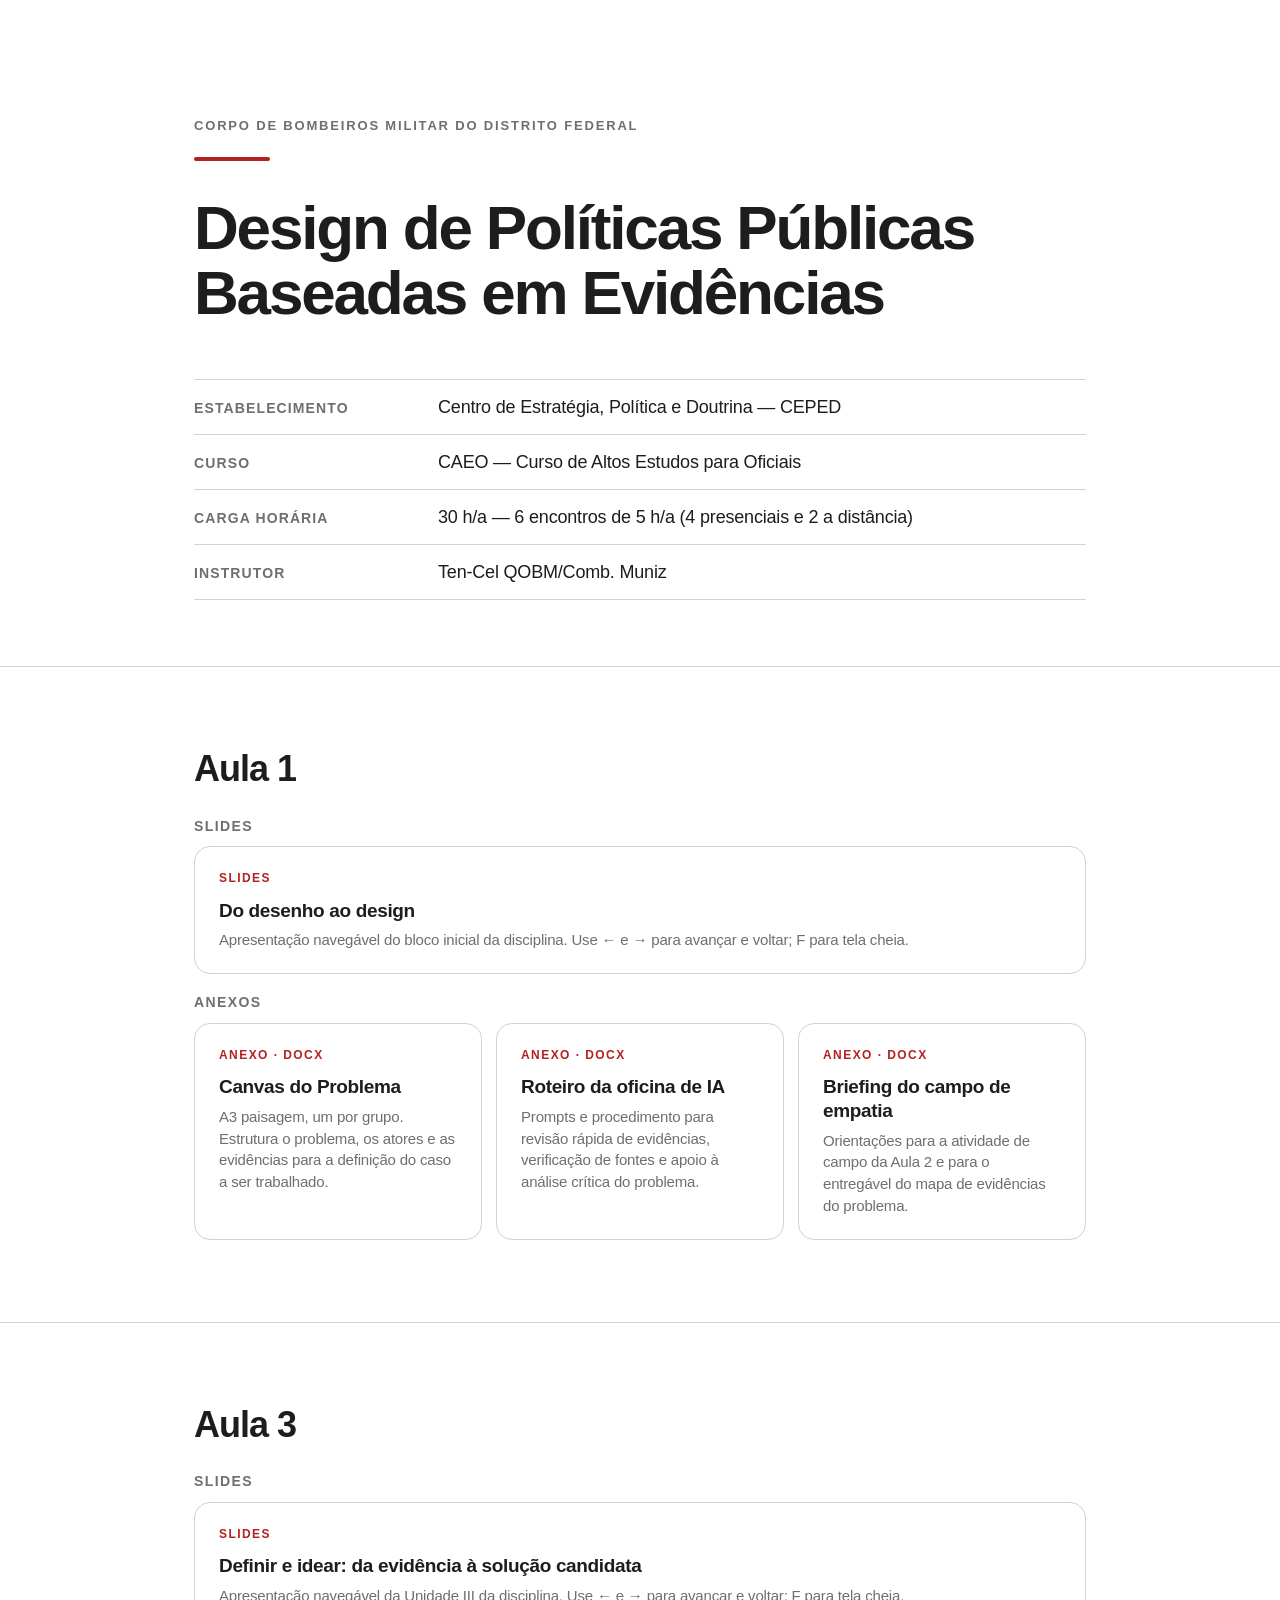
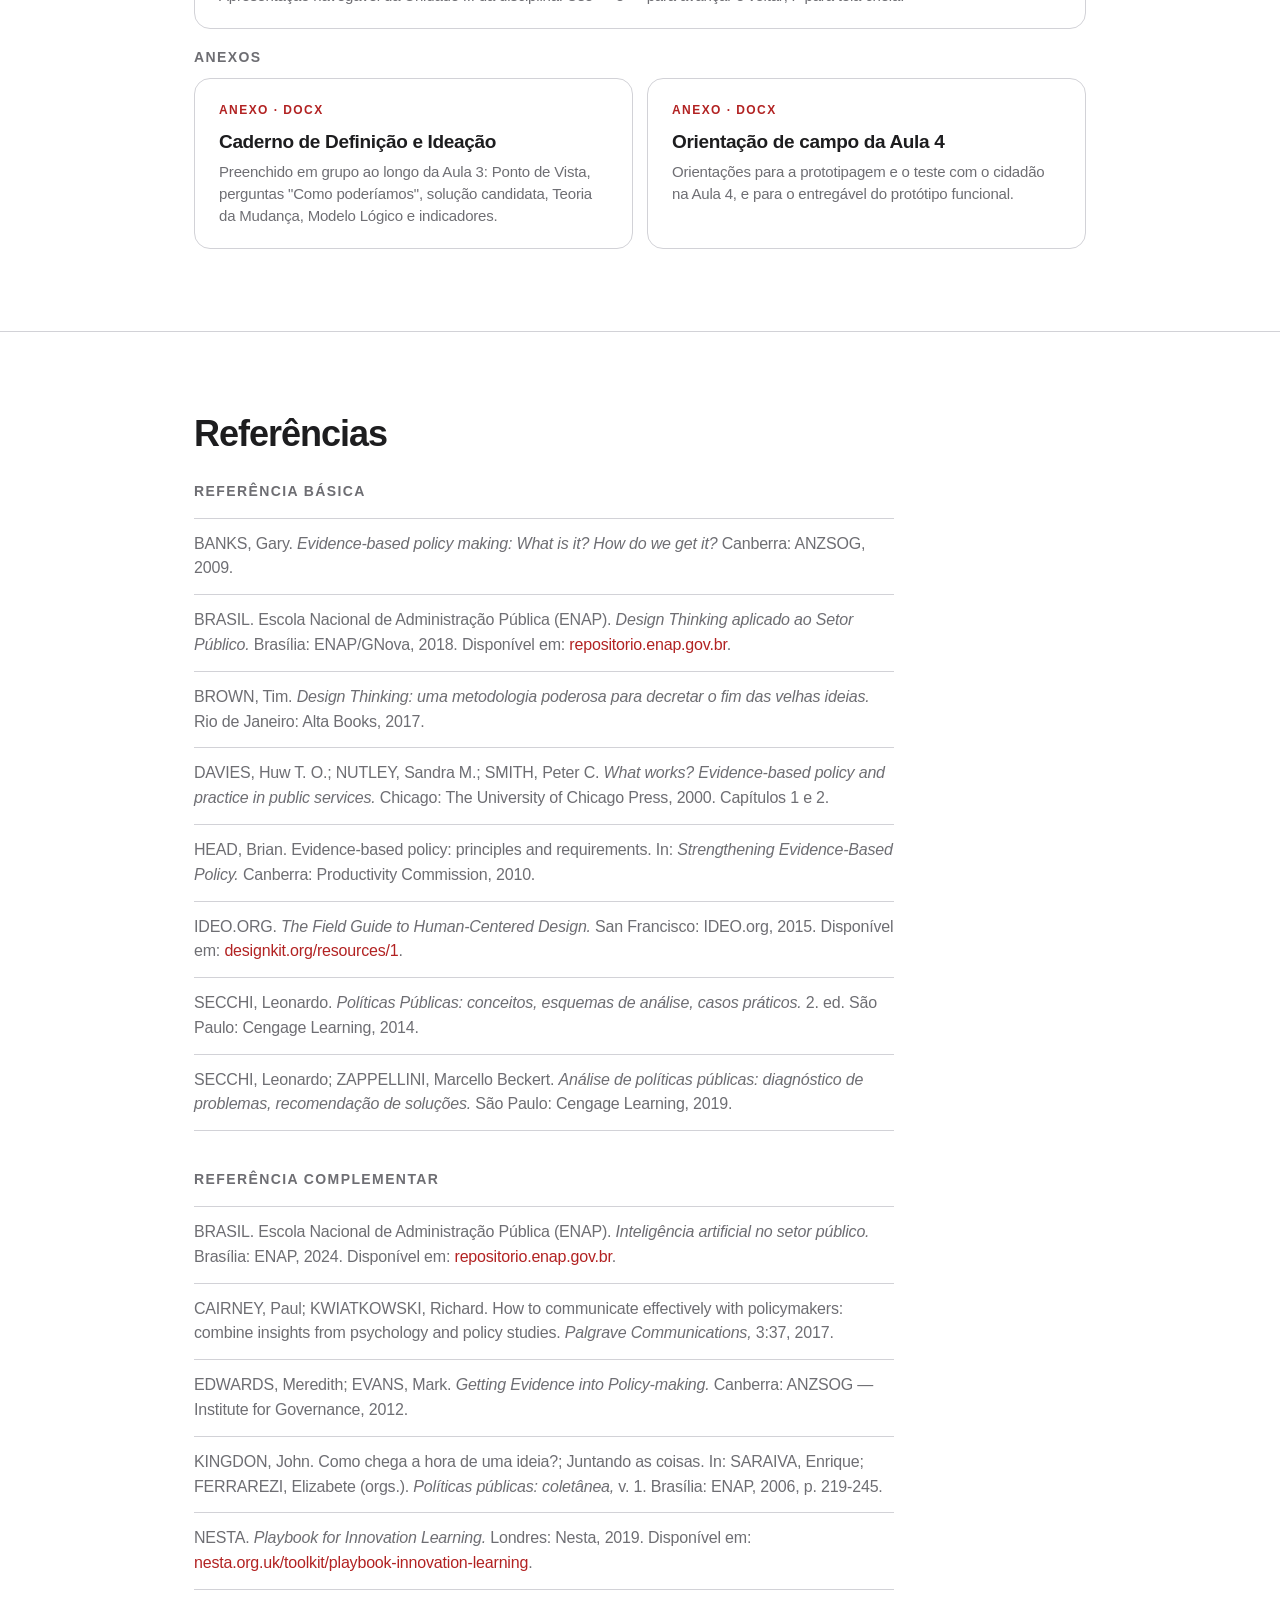
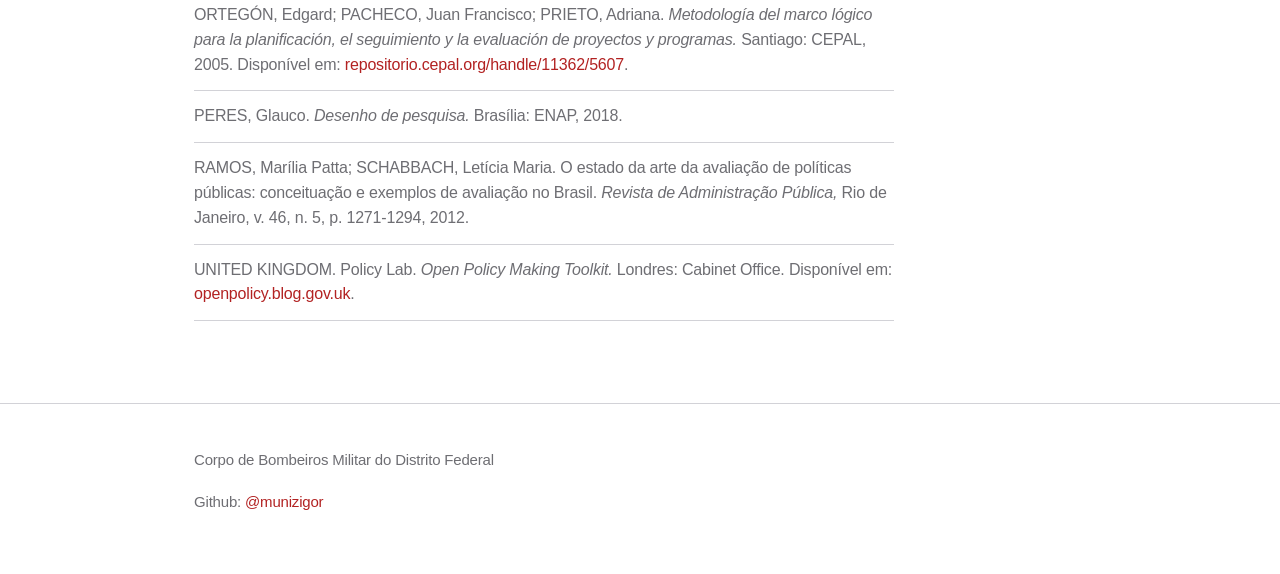
==== commit 0ca863a7: "Refactor code structure for improved readability and maintainability" ====
--- a/docs/index.html
+++ b/docs/index.html
@@ -650,7 +650,7 @@
         <li>
           <a class="file" href="anexos/canvas-definir-idear.docx">
             <span class="file__kind">Anexo · DOCX</span>
-            <span class="file__name">Canvas de Definição e Ideação</span>
+            <span class="file__name">Caderno de Definição e Ideação</span>
             <span class="file__note">Preenchido em grupo ao longo da Aula 3: Ponto de Vista, perguntas "Como poderíamos", solução candidata, Teoria da Mudança, Modelo Lógico e indicadores.</span>
           </a>
         </li>
